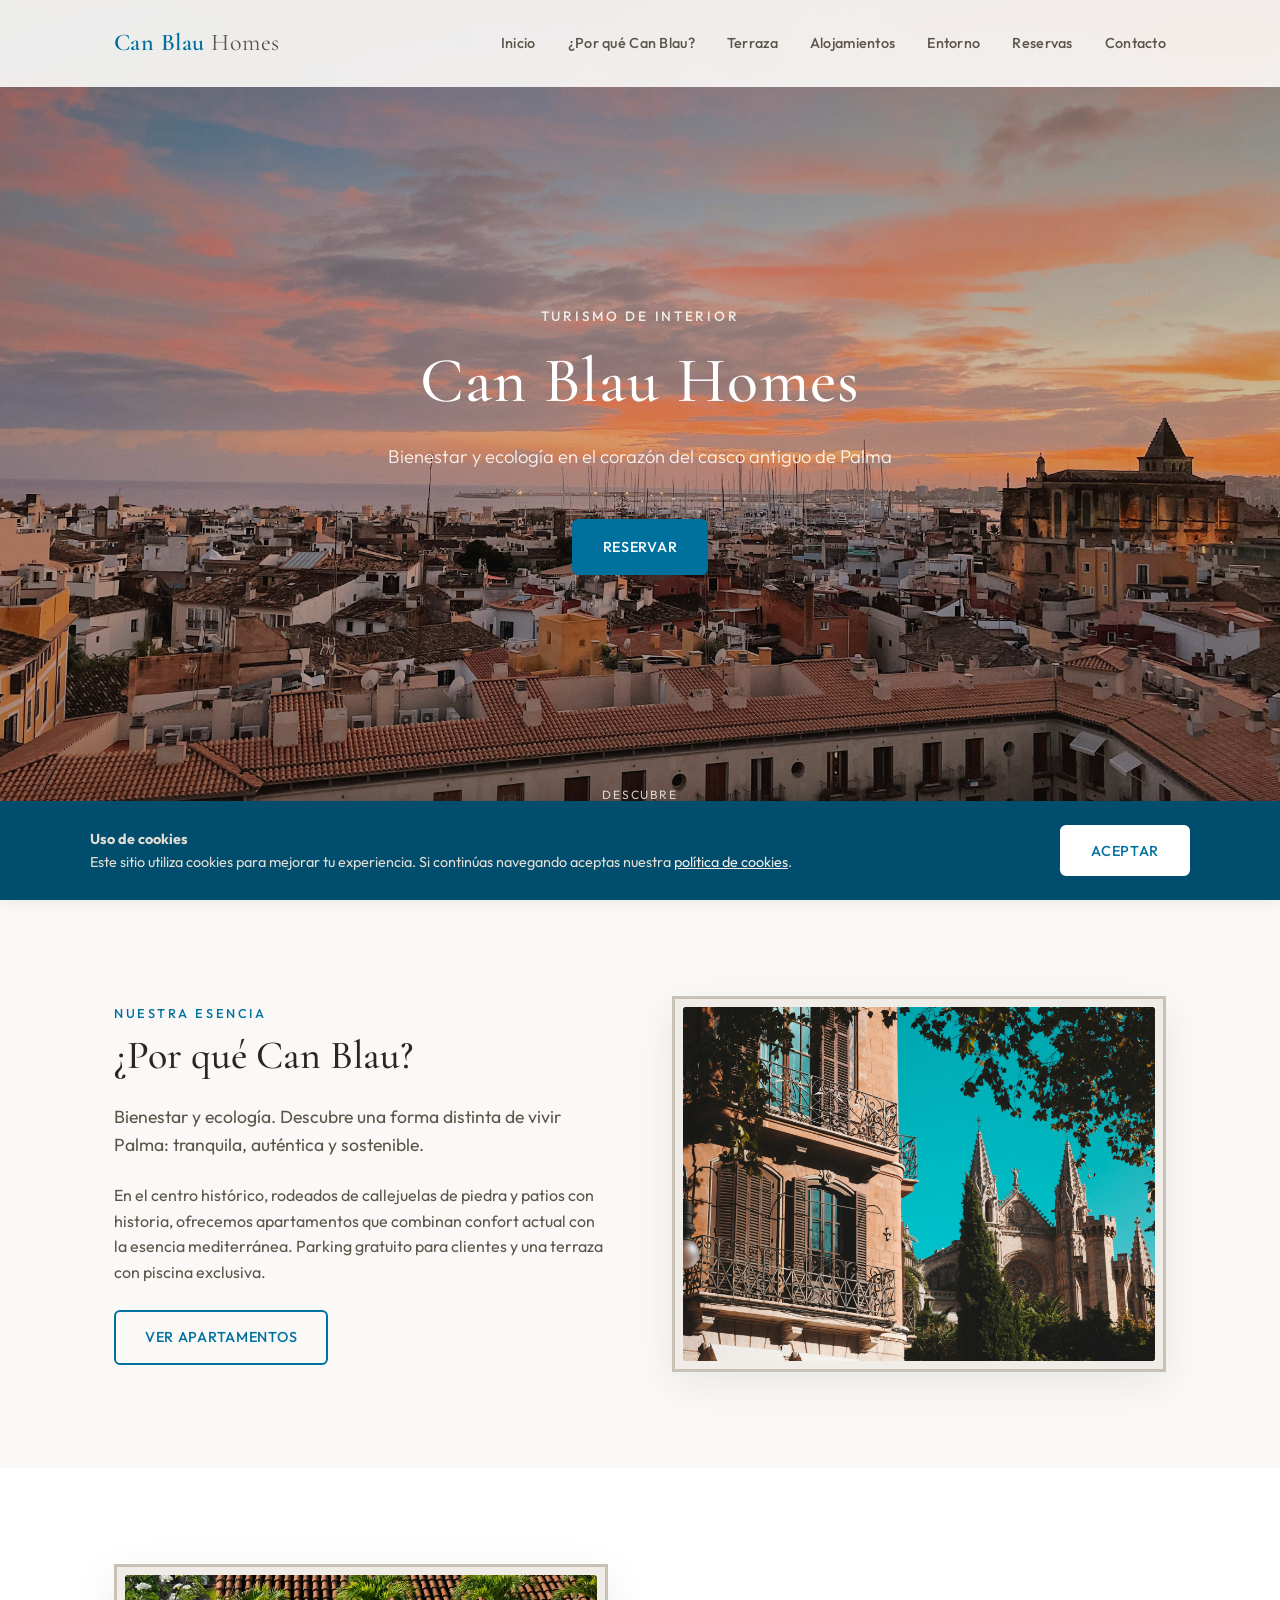
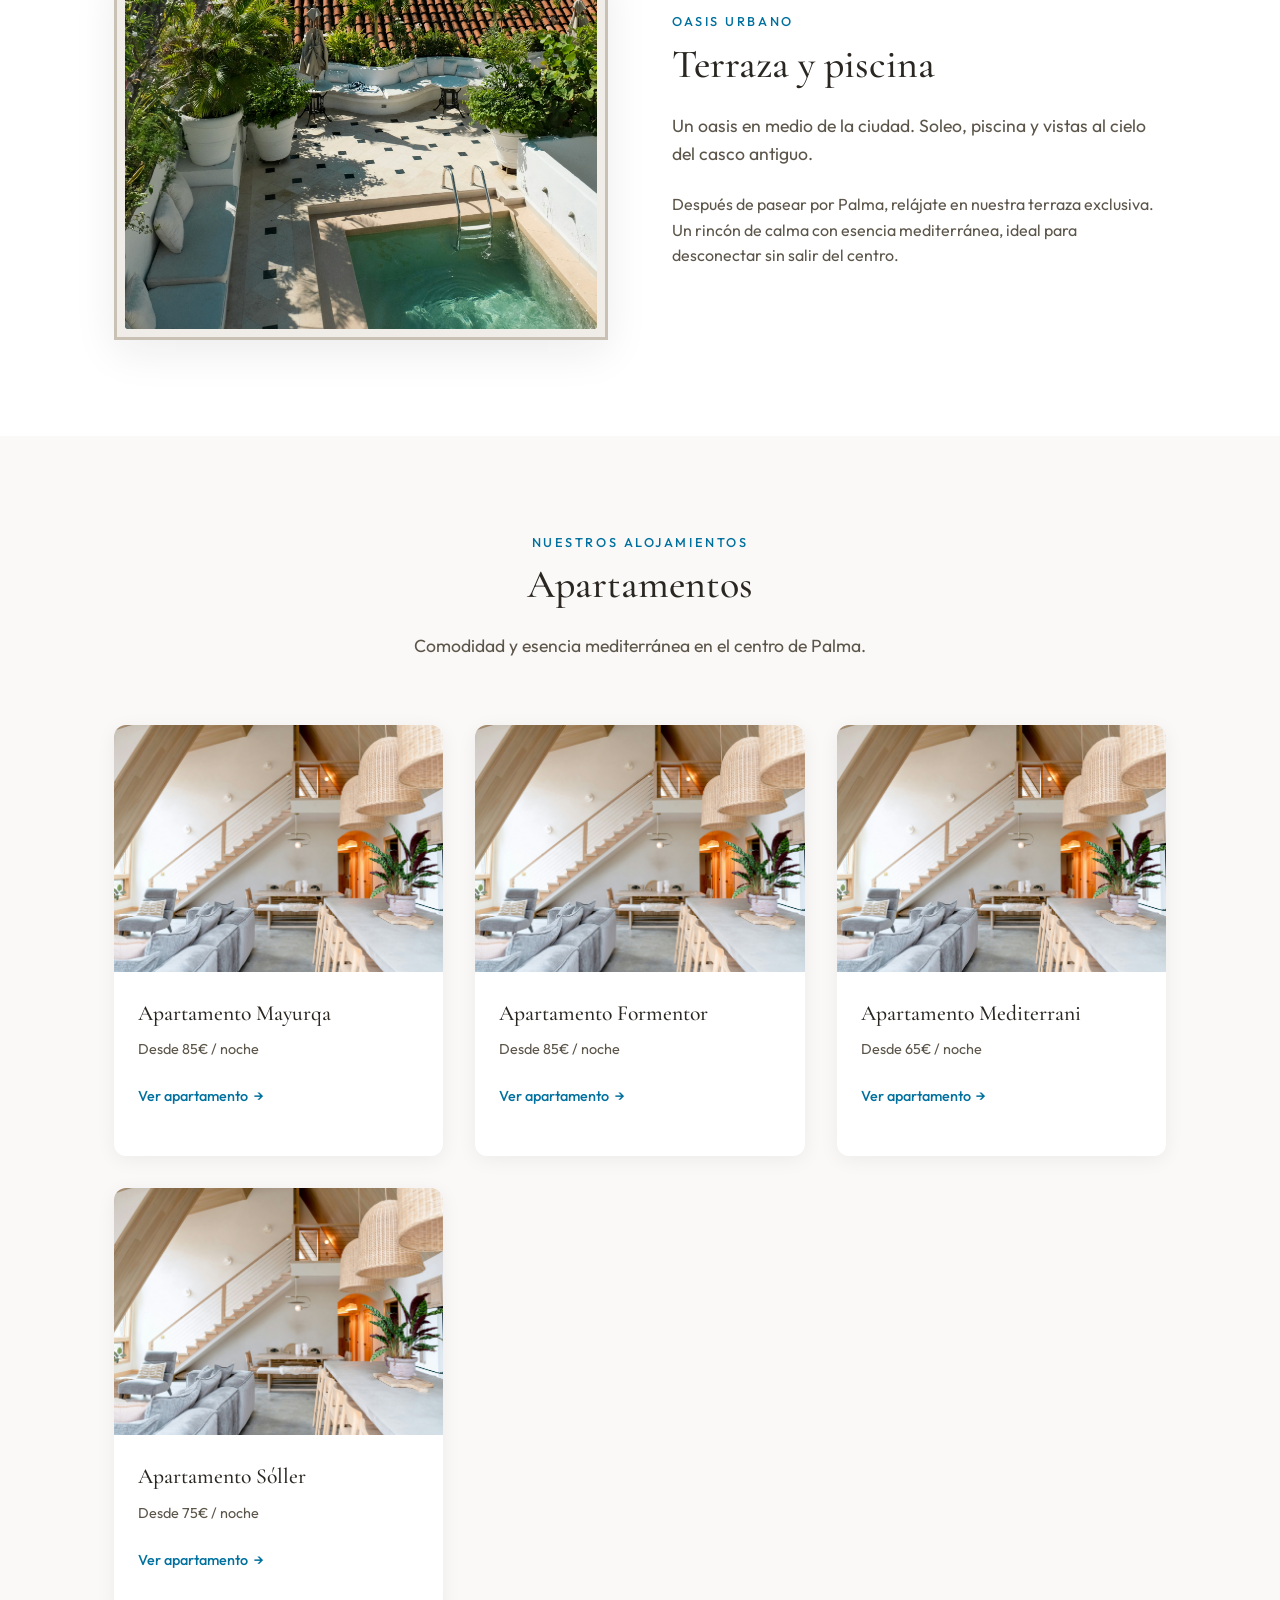
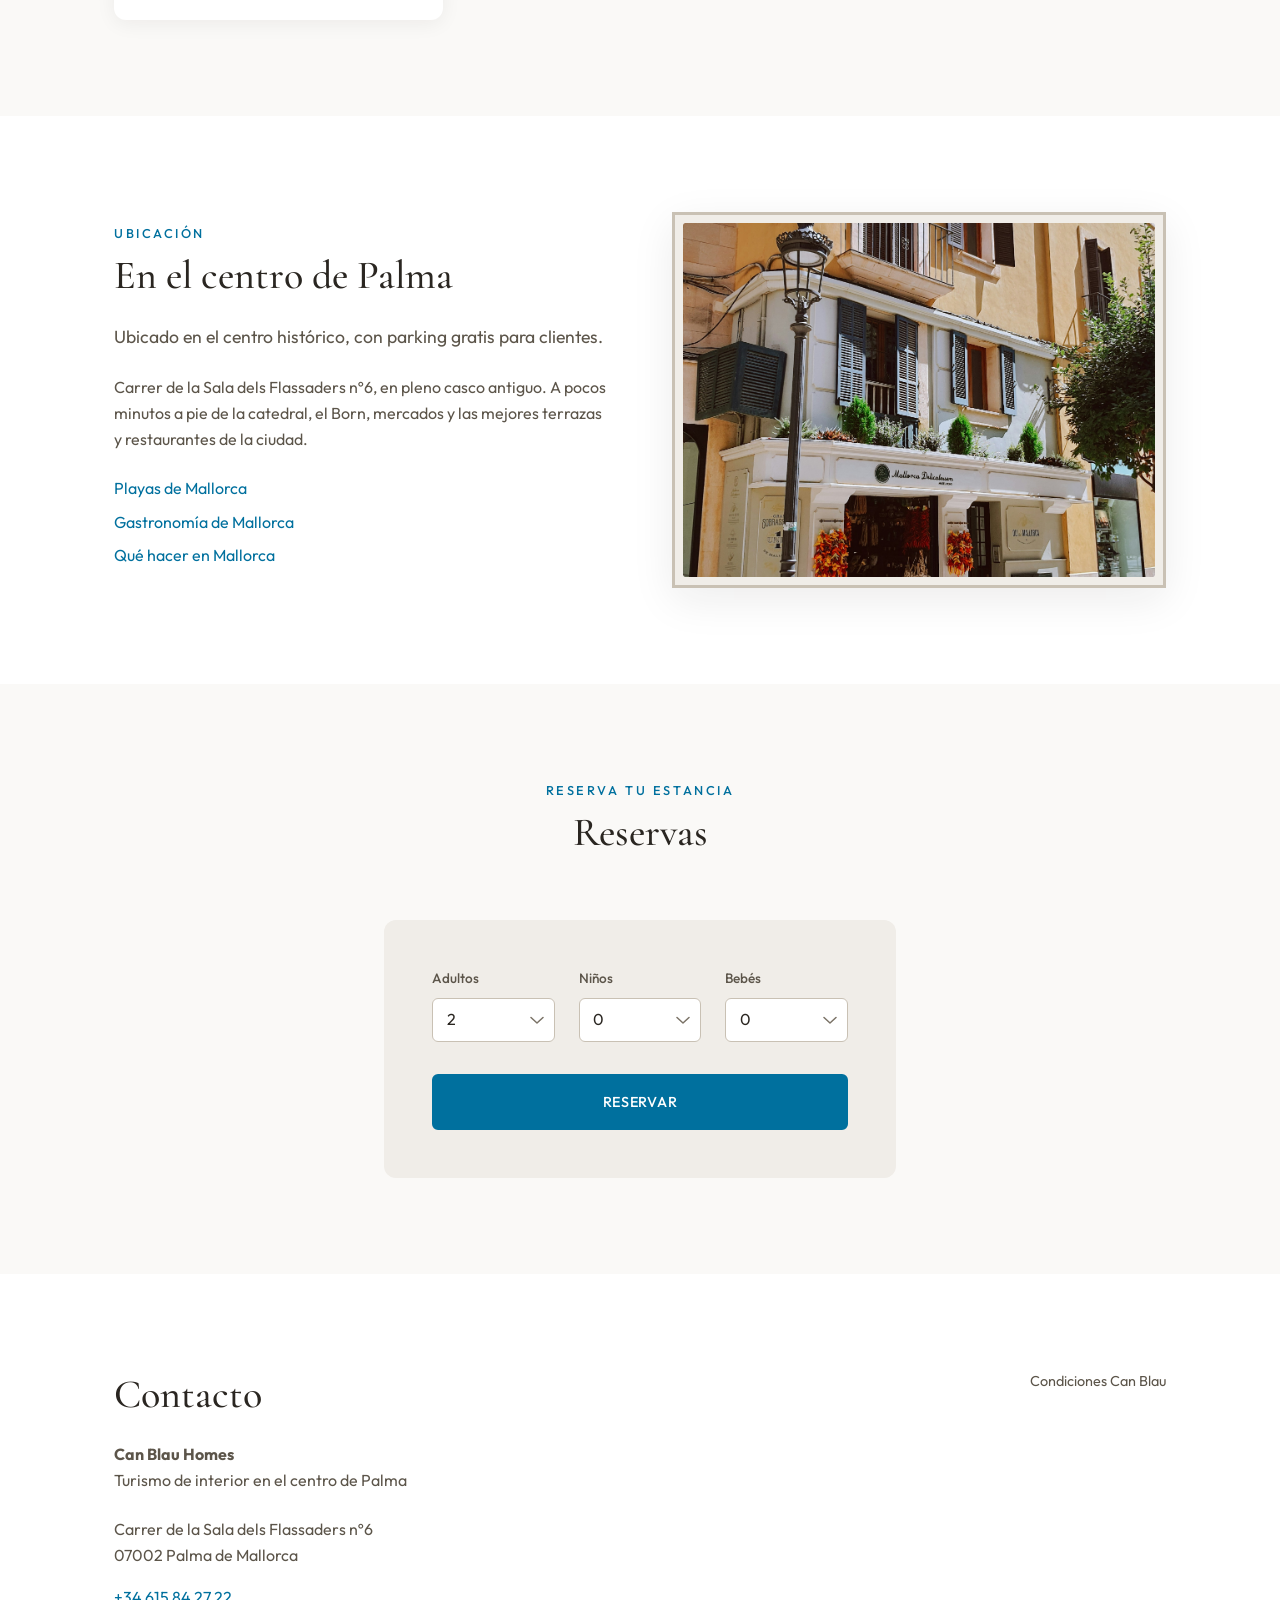
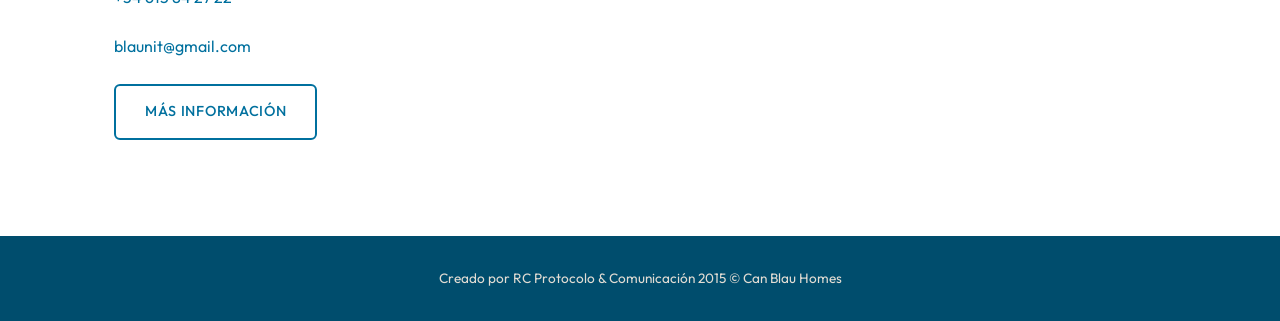
==== index.html @ c0ac1c85 "Initial commit" ====
<!DOCTYPE html>
<html lang="es">
<head>
  <meta charset="UTF-8" />
  <meta name="viewport" content="width=device-width, initial-scale=1.0" />
  <title>Can Blau Homes – Turismo de interior en el centro de Palma</title>
  <meta name="description" content="Apartamentos de lujo en el casco antiguo de Palma de Mallorca. Bienestar, ecología y esencia mediterránea." />
  <link rel="preconnect" href="https://fonts.googleapis.com" />
  <link rel="preconnect" href="https://fonts.gstatic.com" crossorigin />
  <link href="https://fonts.googleapis.com/css2?family=Cormorant+Garamond:ital,wght@0,400;0,500;0,600;0,700;1,400&family=Outfit:wght@300;400;500;600&display=swap" rel="stylesheet" />
  <link rel="stylesheet" href="styles.css" />
</head>
<body>
  <header class="header">
    <div class="header-inner">
      <a href="index.html" class="logo">Can Blau <span>Homes</span></a>
      <button type="button" class="nav-toggle" aria-expanded="false" aria-controls="site-nav" aria-label="Abrir menú">
        <span></span><span></span><span></span>
      </button>
      <nav id="site-nav" class="nav" aria-label="Principal">
        <ul>
          <li><a href="#inicio">Inicio</a></li>
          <li><a href="#porque">¿Por qué Can Blau?</a></li>
          <li><a href="#terraza">Terraza</a></li>
          <li><a href="#alojamientos">Alojamientos</a></li>
          <li><a href="#entorno">Entorno</a></li>
          <li><a href="#reservas">Reservas</a></li>
          <li><a href="#contacto">Contacto</a></li>
        </ul>
      </nav>
    </div>
  </header>

  <div class="nav-overlay" id="nav-overlay" aria-hidden="true"></div>

  <main>
    <section id="inicio" class="hero">
      <div class="hero-bg"></div>
      <div class="hero-inner">
        <div class="hero-content">
          <p class="hero-label">Turismo de interior</p>
          <h1>Can Blau Homes</h1>
          <p class="hero-subtitle">Bienestar y ecología en el corazón del casco antiguo de Palma</p>
        </div>
      </div>
      <p class="hero-cta">
        <a href="#reservas" class="btn btn-primary">Reservar</a>
      </p>
      <a href="#porque" class="hero-scroll" aria-label="Descubre la experiencia, ir a ¿Por qué Can Blau?">
        <span>Descubre</span>
        <div class="scroll-line" aria-hidden="true"></div>
      </a>
    </section>

    <section id="porque" class="section section-porque">
      <div class="container">
        <div class="section-grid">
          <div class="section-content">
            <span class="section-label">Nuestra esencia</span>
            <h2>¿Por qué Can Blau?</h2>
            <p class="lead">Bienestar y ecología. Descubre una forma distinta de vivir Palma: tranquila, auténtica y sostenible.</p>
            <p>En el centro histórico, rodeados de callejuelas de piedra y patios con historia, ofrecemos apartamentos que combinan confort actual con la esencia mediterránea. Parking gratuito para clientes y una terraza con piscina exclusiva.</p>
            <a href="#alojamientos" class="btn btn-outline">Ver apartamentos</a>
          </div>
          <div class="section-image">
            <div class="frame frame-classic">
              <div class="frame-inner frame-inner--photo">
                <img src="img/centre.jpg" alt="Calles y ambiente del casco antiguo de Palma" width="800" height="600" loading="lazy" />
              </div>
            </div>
          </div>
        </div>
      </div>
    </section>

    <section id="terraza" class="section section-terraza">
      <div class="container">
        <div class="section-grid section-grid-reverse">
          <div class="section-content">
            <span class="section-label">Oasis urbano</span>
            <h2>Terraza y piscina</h2>
            <p class="lead">Un oasis en medio de la ciudad. Soleo, piscina y vistas al cielo del casco antiguo.</p>
            <p>Después de pasear por Palma, relájate en nuestra terraza exclusiva. Un rincón de calma con esencia mediterránea, ideal para desconectar sin salir del centro.</p>
          </div>
          <div class="section-image">
            <div class="frame frame-classic">
              <div class="frame-inner frame-inner--photo frame-inner--photo-bottom">
                <img src="img/rooftop.jpg" alt="Terraza y piscina en Can Blau Homes" width="800" height="600" loading="lazy" />
              </div>
            </div>
          </div>
        </div>
      </div>
    </section>

    <section id="alojamientos" class="section section-alojamientos">
      <div class="container">
        <header class="section-header">
          <span class="section-label">Nuestros alojamientos</span>
          <h2>Apartamentos</h2>
          <p class="lead">Comodidad y esencia mediterránea en el centro de Palma.</p>
        </header>
        <div class="apartamentos-grid" id="apartments-catalog"></div>
      </div>
    </section>

    <section id="entorno" class="section section-entorno">
      <div class="container">
        <div class="section-grid">
          <div class="section-content">
            <span class="section-label">Ubicación</span>
            <h2>En el centro de Palma</h2>
            <p class="lead">Ubicado en el centro histórico, con parking gratis para clientes.</p>
            <p>Carrer de la Sala dels Flassaders nº6, en pleno casco antiguo. A pocos minutos a pie de la catedral, el Born, mercados y las mejores terrazas y restaurantes de la ciudad.</p>
            <ul class="entorno-links">
              <li><a href="#">Playas de Mallorca</a></li>
              <li><a href="#">Gastronomía de Mallorca</a></li>
              <li><a href="#">Qué hacer en Mallorca</a></li>
            </ul>
          </div>
          <div class="section-image">
            <div class="frame frame-classic">
              <div class="frame-inner frame-inner--photo">
                <img src="img/centre2.jpg" alt="Palma de Mallorca, centro histórico" width="800" height="600" loading="lazy" />
              </div>
            </div>
          </div>
        </div>
      </div>
    </section>

    <section id="reservas" class="section section-reservas">
      <div class="container container-narrow">
        <header class="section-header">
          <span class="section-label">Reserva tu estancia</span>
          <h2>Reservas</h2>
        </header>
        <div class="reserva-form-wrap">
          <div class="reserva-selectors">
            <div class="selector">
              <label for="adultos">Adultos</label>
              <select id="adultos" name="adultos">
                <option value="1">1</option>
                <option value="2" selected>2</option>
                <option value="3">3</option>
                <option value="4">4</option>
                <option value="5">5</option>
                <option value="6">6</option>
                <option value="7">7</option>
                <option value="8">8</option>
                <option value="9">9</option>
                <option value="10">10</option>
              </select>
            </div>
            <div class="selector">
              <label for="ninos">Niños</label>
              <select id="ninos" name="ninos">
                <option value="0" selected>0</option>
                <option value="1">1</option>
                <option value="2">2</option>
                <option value="3">3</option>
                <option value="4">4</option>
                <option value="5">5</option>
                <option value="6">6</option>
                <option value="7">7</option>
                <option value="8">8</option>
                <option value="9">9</option>
                <option value="10">10</option>
              </select>
            </div>
            <div class="selector">
              <label for="bebes">Bebés</label>
              <select id="bebes" name="bebes">
                <option value="0" selected>0</option>
                <option value="1">1</option>
                <option value="2">2</option>
                <option value="3">3</option>
                <option value="4">4</option>
                <option value="5">5</option>
              </select>
            </div>
          </div>
          <a href="mailto:blaunit@gmail.com?subject=Reserva%20Can%20Blau%20Homes" class="btn btn-primary btn-block" data-reserva-mailto>Reservar</a>
        </div>
      </div>
    </section>

    <section id="contacto" class="section section-contacto">
      <div class="container">
        <div class="contacto-grid">
          <div class="contacto-info">
            <h2>Contacto</h2>
            <p><strong>Can Blau Homes</strong><br />Turismo de interior en el centro de Palma</p>
            <address>
              Carrer de la Sala dels Flassaders nº6<br />
              07002 Palma de Mallorca
            </address>
            <p><a href="tel:+34615842722">+34 615 84 27 22</a></p>
            <p><a href="mailto:blaunit@gmail.com">blaunit@gmail.com</a></p>
            <a href="#" class="btn btn-outline">Más información</a>
          </div>
          <div class="contacto-legal">
            <p><a href="#">Condiciones Can Blau</a></p>
          </div>
        </div>
      </div>
    </section>
  </main>

  <footer class="footer">
    <div class="container">
      <p class="footer-credits">Creado por RC Protocolo & Comunicación 2015 © Can Blau Homes</p>
    </div>
  </footer>

  <div id="cookie-notice" class="cookie-notice">
    <div class="cookie-inner">
      <p><strong>Uso de cookies</strong><br />Este sitio utiliza cookies para mejorar tu experiencia. Si continúas navegando aceptas nuestra <a href="#">política de cookies</a>.</p>
      <button id="cookie-accept" class="btn btn-primary">Aceptar</button>
    </div>
  </div>

  <script src="script.js"></script>
  <script src="home-apartments.js"></script>
</body>
</html>
---- styles.css ----
/* ============================================
   Can Blau Homes – Estilos
   Moderno con toque clásico, casco antiguo Palma
   ============================================ */

:root {
  /* Paleta mediterránea + piedra del casco antiguo */
  --stone-50: #faf9f7;
  --stone-100: #f0ede8;
  --stone-200: #e2ddd4;
  --stone-300: #c9c1b4;
  --stone-400: #a89f8f;
  --stone-500: #7a7266;
  --stone-600: #5c554a;
  --stone-700: #3d3830;
  --stone-800: #2a2621;
  --stone-900: #1a1815;

  --sage-100: #e8ebe6;
  --sage-200: #d4dcd2;
  --sage-300: #a8b5a0;
  --sage-400: #7d8f72;

  --terracotta-100: #f5eae6;
  --terracotta-200: #e8d4cc;
  --terracotta-300: #c9a898;

  /* Color corporativo Can Blau */
  --brand: #00709e;
  --brand-hover: #005a7a;
  --brand-light: rgba(0, 112, 158, 0.08);
  --brand-dark: #004d6d;

  --accent: var(--brand);
  --accent-hover: var(--brand-hover);
  --text: var(--stone-800);
  --text-muted: var(--stone-600);
  --bg: var(--stone-50);
  --bg-section: #fff;

  --font-serif: "Cormorant Garamond", Georgia, serif;
  --font-sans: "Outfit", system-ui, sans-serif;

  --space-xs: 0.5rem;
  --space-sm: 1rem;
  --space-md: 1.5rem;
  --space-lg: 2rem;
  --space-xl: 3rem;
  --space-2xl: 4rem;
  --space-3xl: 6rem;

  --radius: 6px;
  --radius-lg: 12px;
  --shadow: 0 4px 20px rgba(26, 24, 21, 0.06);
  --shadow-lg: 0 12px 40px rgba(26, 24, 21, 0.08);
}

*,
*::before,
*::after {
  box-sizing: border-box;
}

html {
  scroll-behavior: smooth;
}

body.nav-open {
  overflow: hidden;
}

body {
  margin: 0;
  font-family: var(--font-sans);
  font-size: 1rem;
  line-height: 1.6;
  color: var(--text);
  background: var(--bg);
}

img {
  max-width: 100%;
  height: auto;
  display: block;
}

a {
  color: var(--accent);
  text-decoration: none;
  transition: color 0.2s ease;
}
a:hover {
  color: var(--accent-hover);
}

.container {
  width: 100%;
  max-width: 1100px;
  margin: 0 auto;
  padding: 0 var(--space-md);
}

.container-narrow {
  max-width: 560px;
}

/* ----- Header ----- */
.header {
  position: fixed;
  top: 0;
  left: 0;
  right: 0;
  z-index: 100;
  padding: var(--space-md) 0;
  background: rgba(250, 249, 247, 0.92);
  backdrop-filter: blur(10px);
  border-bottom: 1px solid transparent;
  transition:
    border-color 0.2s,
    box-shadow 0.2s;
}

.header.scrolled {
  border-color: var(--stone-200);
  box-shadow: var(--shadow);
}

.header-inner {
  max-width: 1100px;
  margin: 0 auto;
  padding: 0 var(--space-md);
  display: flex;
  align-items: center;
  justify-content: space-between;
}

.logo {
  font-family: var(--font-serif);
  font-size: 1.5rem;
  font-weight: 600;
  color: var(--brand);
  letter-spacing: 0.02em;
}
.logo span {
  font-weight: 400;
  color: var(--stone-600);
}

.nav-toggle {
  display: none;
  flex-direction: column;
  justify-content: center;
  align-items: center;
  width: 44px;
  height: 44px;
  padding: 0;
  background: none;
  border: none;
  cursor: pointer;
  position: relative;
  z-index: 1;
}
.nav-toggle span {
  display: block;
  width: 24px;
  height: 2px;
  background: var(--stone-700);
  transition:
    transform 0.25s ease,
    opacity 0.25s ease;
}
.nav-toggle span + span {
  margin-top: 6px;
}

.nav ul {
  list-style: none;
  margin: 0;
  padding: 0;
  display: flex;
  gap: var(--space-lg);
}

.nav a {
  font-size: 0.9rem;
  font-weight: 500;
  color: var(--stone-600);
  letter-spacing: 0.02em;
}
.nav a:hover {
  color: var(--stone-800);
}

/* ----- Hero ----- */
.hero {
  position: relative;
  min-height: 100vh;
  display: flex;
  flex-direction: column;
  align-items: center;
  justify-content: center;
  padding: var(--space-3xl) var(--space-md) calc(var(--space-3xl) + 2rem);
  overflow: hidden;
}

.hero-bg {
  position: absolute;
  inset: 0;
  background:
    linear-gradient(
      180deg,
      rgba(26, 24, 21, 0.35) 0%,
      rgba(26, 24, 21, 0.1) 50%,
      rgba(26, 24, 21, 0.4) 100%
    ),
    url("img/hero.jpg") center / cover no-repeat;
}

.hero-inner {
  position: relative;
  z-index: 1;
  width: 100%;
  max-width: 640px;
  margin: 0 auto;
  padding: 0 var(--space-md);
}

.hero-content {
  position: relative;
  text-align: center;
}

.hero-cta {
  position: relative;
  z-index: 1;
  margin: var(--space-xl) 0 0;
  text-align: center;
}

.hero-cta .btn {
  margin: 0;
}

.hero-label {
  font-size: 0.85rem;
  font-weight: 500;
  letter-spacing: 0.2em;
  text-transform: uppercase;
  color: var(--stone-100);
  margin-bottom: var(--space-sm);
}

.hero h1 {
  font-family: var(--font-serif);
  font-size: clamp(2.5rem, 8vw, 4rem);
  font-weight: 500;
  color: #fff;
  margin: 0 0 var(--space-md);
  letter-spacing: 0.02em;
  line-height: 1.15;
}

.hero-subtitle {
  font-size: 1.15rem;
  color: rgba(255, 255, 255, 0.9);
  margin: 0;
  font-weight: 300;
}

.btn {
  display: inline-block;
  padding: 0.9rem 1.8rem;
  font-family: var(--font-sans);
  font-size: 0.9rem;
  font-weight: 500;
  letter-spacing: 0.05em;
  text-transform: uppercase;
  border-radius: var(--radius);
  transition:
    background 0.2s,
    color 0.2s,
    border-color 0.2s;
  cursor: pointer;
  border: 2px solid transparent;
}

.btn-primary {
  background: var(--brand);
  color: #fff;
  border-color: var(--brand);
}
.btn-primary:hover {
  background: var(--brand-hover);
  border-color: var(--brand-hover);
  color: #fff;
}

.btn-outline {
  background: transparent;
  color: var(--brand);
  border-color: var(--brand);
}
.btn-outline:hover {
  background: var(--brand-light);
  border-color: var(--brand-hover);
  color: var(--brand-hover);
}

.btn-block {
  width: 100%;
  text-align: center;
}

a.hero-scroll {
  position: absolute;
  bottom: var(--space-xl);
  left: 50%;
  transform: translateX(-50%);
  display: flex;
  flex-direction: column;
  align-items: center;
  justify-content: center;
  gap: var(--space-xs);
  color: rgba(255, 255, 255, 0.85);
  font-size: 0.75rem;
  letter-spacing: 0.15em;
  text-transform: uppercase;
  text-decoration: none;
  cursor: pointer;
  transition:
    color 0.2s ease,
    opacity 0.2s ease;
}

a.hero-scroll:hover,
a.hero-scroll:focus-visible {
  color: #fff;
  opacity: 1;
  outline: none;
}

a.hero-scroll:focus-visible {
  box-shadow: 0 0 0 2px rgba(255, 255, 255, 0.5);
  border-radius: 4px;
}

.scroll-line {
  width: 1px;
  height: 40px;
  background: linear-gradient(to bottom, rgba(255, 255, 255, 0.6), transparent);
  animation: scrollPulse 2s ease-in-out infinite;
}

@keyframes scrollPulse {
  0%,
  100% {
    opacity: 0.4;
    transform: scaleY(0.8);
  }
  50% {
    opacity: 1;
    transform: scaleY(1);
  }
}

@media (max-width: 768px) {
  .hero-cta {
    margin-top: var(--space-lg);
  }
}

/* ----- Sections ----- */
.section {
  padding: var(--space-3xl) 0;
  background: var(--bg-section);
}

.section:nth-child(even) {
  background: var(--stone-50);
}

.section-label {
  display: block;
  font-size: 0.8rem;
  font-weight: 500;
  letter-spacing: 0.2em;
  text-transform: uppercase;
  color: var(--brand);
  margin-bottom: var(--space-xs);
}

.section h2 {
  font-family: var(--font-serif);
  font-size: clamp(1.9rem, 4vw, 2.5rem);
  font-weight: 500;
  color: var(--stone-800);
  margin: 0 0 var(--space-md);
  line-height: 1.2;
}

.lead {
  font-size: 1.1rem;
  color: var(--stone-600);
  margin: 0 0 var(--space-sm);
}

.section p {
  margin: 0 0 var(--space-md);
  color: var(--text-muted);
}

.section-header {
  text-align: center;
  max-width: 560px;
  margin: 0 auto var(--space-2xl);
}

.section-header .lead {
  margin-bottom: 0;
}

.section-grid {
  display: grid;
  grid-template-columns: 1fr 1fr;
  gap: var(--space-2xl);
  align-items: center;
}

.section-grid-reverse .section-content {
  order: 2;
}
.section-grid-reverse .section-image {
  order: 1;
}

.frame-classic {
  border: 3px solid var(--stone-300);
  padding: 8px;
  background: var(--stone-100);
  box-shadow: var(--shadow-lg);
}

.frame-inner {
  width: 100%;
  border-radius: 2px;
}

.frame-inner--photo {
  overflow: hidden;
  line-height: 0;
}

.frame-inner--photo img {
  width: 100%;
  aspect-ratio: 4 / 3;
  object-fit: cover;
  display: block;
  border-radius: 2px;
}

/* Encuadre en la parte inferior (terraza / rooftop) */
.frame-inner--photo-bottom img {
  object-position: center bottom;
}

/* Apartamentos grid */
.apartamentos-grid {
  display: grid;
  grid-template-columns: repeat(auto-fill, minmax(240px, 1fr));
  gap: var(--space-lg);
}

.apartamento-card {
  background: #fff;
  border-radius: var(--radius-lg);
  overflow: hidden;
  box-shadow: var(--shadow);
  transition:
    transform 0.2s,
    box-shadow 0.2s;
}

.apartamento-card:hover {
  transform: translateY(-4px);
  box-shadow: var(--shadow-lg);
}

.apartamento-image {
  aspect-ratio: 4/3;
}

.apartamento-body {
  padding: var(--space-md);
}

.apartamento-body h3 {
  font-family: var(--font-serif);
  font-size: 1.35rem;
  font-weight: 500;
  margin: 0 0 var(--space-xs);
  color: var(--stone-800);
}

.apartamento-title-link {
  color: inherit;
  text-decoration: none;
}

.apartamento-title-link:hover {
  color: var(--brand);
}

.apartamento-links {
  display: flex;
  flex-wrap: wrap;
  align-items: center;
  gap: var(--space-md);
  margin: 0;
}

.apartment-loading {
  text-align: center;
  padding: var(--space-2xl);
  color: var(--stone-600);
}

.apartamentos-error {
  grid-column: 1 / -1;
  padding: var(--space-md);
  color: var(--stone-600);
}

.apartamento-price {
  font-size: 0.9rem;
  color: var(--stone-500);
  margin: 0 0 var(--space-sm);
}

.link-arrow {
  font-size: 0.9rem;
  font-weight: 500;
  display: inline-flex;
  align-items: center;
  gap: 0.35rem;
}
.link-arrow::after {
  content: "→";
}

.entorno-links {
  list-style: none;
  padding: 0;
  margin: var(--space-md) 0 0;
}
.entorno-links li {
  margin-bottom: var(--space-xs);
}

/* Reservas */
.reserva-form-wrap {
  background: var(--stone-100);
  padding: var(--space-xl);
  border-radius: var(--radius-lg);
}

.reserva-selectors {
  display: grid;
  grid-template-columns: repeat(3, 1fr);
  gap: var(--space-md);
  margin-bottom: var(--space-lg);
}

.selector label {
  display: block;
  font-size: 0.85rem;
  font-weight: 500;
  color: var(--stone-600);
  margin-bottom: var(--space-xs);
}

/* Selects: Safari/iOS necesitan appearance:none + flecha propia para alineación correcta */
.selector select {
  width: 100%;
  box-sizing: border-box;
  margin: 0;
  padding: 0.65rem 2.35rem 0.65rem 0.85rem;
  min-height: 2.75rem;
  font-family: var(--font-sans);
  font-size: 1rem; /* ≥16px evita zoom al enfocar en iOS */
  line-height: 1.35;
  color: var(--stone-800);
  background-color: #fff;
  border: 1px solid var(--stone-300);
  border-radius: var(--radius);
  appearance: none;
  -webkit-appearance: none;
  -moz-appearance: none;
  cursor: pointer;
  background-image: url("data:image/svg+xml,%3Csvg xmlns='http://www.w3.org/2000/svg' width='14' height='9' viewBox='0 0 14 9' fill='none'%3E%3Cpath d='M1 1.5L7 7l6-5.5' stroke='%237a7266' stroke-width='1.5' stroke-linecap='round' stroke-linejoin='round'/%3E%3C/svg%3E");
  background-repeat: no-repeat;
  background-position: right 0.65rem center;
  background-size: 0.85rem auto;
}

.selector select:focus {
  outline: none;
  border-color: var(--brand);
  box-shadow: 0 0 0 3px var(--brand-light);
}

.selector select::-ms-expand {
  display: none;
}

/* Contacto */
.contacto-grid {
  display: grid;
  grid-template-columns: 1fr auto;
  gap: var(--space-2xl);
  align-items: start;
}

.contacto-info h2 {
  margin-bottom: var(--space-md);
}

.contacto-info address {
  font-style: normal;
  margin: var(--space-sm) 0;
  color: var(--stone-600);
}

.contacto-legal {
  font-size: 0.9rem;
  color: var(--stone-500);
}

.contacto-legal a {
  color: var(--stone-600);
}

/* Footer */
.footer {
  padding: var(--space-lg) 0;
  background: var(--brand-dark);
  color: var(--stone-200);
  text-align: center;
}

.footer-credits {
  margin: 0;
  font-size: 0.85rem;
}

/* Cookie notice */
.cookie-notice {
  position: fixed;
  bottom: 0;
  left: 0;
  right: 0;
  z-index: 200;
  padding: var(--space-md);
  background: var(--brand-dark);
  color: var(--stone-200);
  box-shadow: 0 -4px 20px rgba(0, 0, 0, 0.15);
  transform: translateY(100%);
  transition: transform 0.3s ease;
}

.cookie-notice.visible {
  transform: translateY(0);
}

.cookie-inner {
  max-width: 1100px;
  margin: 0 auto;
  display: flex;
  align-items: center;
  justify-content: space-between;
  gap: var(--space-md);
  flex-wrap: wrap;
}

.cookie-notice p {
  margin: 0;
  font-size: 0.9rem;
}

.cookie-notice a {
  color: var(--stone-100);
  text-decoration: underline;
}

.cookie-notice .btn-primary {
  background: #fff;
  color: var(--brand);
  border-color: #fff;
  flex-shrink: 0;
}
.cookie-notice .btn-primary:hover {
  background: var(--stone-100);
  color: var(--brand-hover);
  border-color: var(--stone-100);
}

/* Overlay móvil (detrás del panel, clic cierra) */
.nav-overlay {
  display: none;
}

/* Responsive */
@media (max-width: 768px) {
  .nav-overlay {
    display: block;
    position: fixed;
    inset: 0;
    z-index: 998;
    background: rgba(26, 24, 21, 0.45);
    opacity: 0;
    visibility: hidden;
    pointer-events: none;
    transition:
      opacity 0.3s ease,
      visibility 0.3s;
  }

  body.nav-open .nav-overlay {
    opacity: 1;
    visibility: visible;
    pointer-events: auto;
    cursor: pointer;
  }

  /* El nav está dentro del header (contexto z-index 100); sin esto el overlay (998) tapa todo el header */
  body.nav-open .header {
    z-index: 1001;
  }

  .nav-toggle {
    display: flex;
  }

  /* Reserva altura aunque el toggle sea fixed (sale del flujo y encogía la barra) */
  .header-inner {
    min-height: 44px;
  }

  body.nav-open .nav-toggle {
    position: fixed;
    top: max(1rem, env(safe-area-inset-top));
    right: max(1rem, env(safe-area-inset-right));
    z-index: 1000;
  }

  .nav-toggle.is-open span:nth-child(1) {
    transform: translateY(8px) rotate(45deg);
  }

  .nav-toggle.is-open span:nth-child(2) {
    opacity: 0;
    transform: scaleX(0);
  }

  .nav-toggle.is-open span:nth-child(3) {
    transform: translateY(-8px) rotate(-45deg);
  }

  .nav {
    position: fixed;
    top: 0;
    right: 0;
    z-index: 999;
    width: min(280px, 100vw);
    height: 100vh;
    height: 100dvh;
    background: var(--stone-50);
    padding: calc(max(1.25rem, env(safe-area-inset-top)) + 3rem)
      var(--space-2xl) var(--space-2xl);
    transform: translateX(100%);
    transition: transform 0.3s ease;
    box-shadow: -4px 0 20px rgba(0, 0, 0, 0.08);
    overflow-y: auto;
  }

  .nav.open {
    transform: translateX(0);
  }

  .nav ul {
    flex-direction: column;
    gap: var(--space-md);
  }

  .section-grid,
  .section-grid-reverse {
    grid-template-columns: 1fr;
    gap: var(--space-xl);
  }

  .section-grid-reverse .section-content,
  .section-grid-reverse .section-image {
    order: unset;
  }

  .section-image {
    max-width: 400px;
    margin: 0 auto;
  }

  .reserva-selectors {
    grid-template-columns: 1fr;
  }

  .contacto-grid {
    grid-template-columns: 1fr;
  }

  .cookie-inner {
    flex-direction: column;
    text-align: center;
  }
}

@media (max-width: 480px) {
  .apartamentos-grid {
    grid-template-columns: 1fr;
  }
}

/* ----- Página apartamento (apartments/nombre/) ----- */
.page-apartment main {
  padding-top: calc(2 * var(--space-md) + 44px);
}

.apartment-breadcrumb {
  font-size: 0.85rem;
  color: var(--stone-500);
  padding: var(--space-md) var(--space-md) 0;
}

.apartment-breadcrumb a {
  color: var(--brand);
}

.apartment-breadcrumb-sep {
  margin: 0 0.35rem;
  opacity: 0.6;
}

.apartment-carousel-section {
  padding: var(--space-md) var(--space-md) var(--space-xl);
  max-width: 1100px;
  margin: 0 auto;
}

.apartment-carousel {
  outline: none;
}

.apartment-carousel:focus-visible {
  box-shadow: 0 0 0 3px var(--brand-light);
  border-radius: var(--radius-lg);
}

.carousel-viewport {
  overflow: hidden;
  border-radius: var(--radius-lg);
  box-shadow: var(--shadow-lg);
}

.carousel-track {
  display: flex;
  transition: transform 0.35s ease;
}

.carousel-slide {
  flex: 0 0 100%;
  min-width: 0;
}

.carousel-slide img {
  width: 100%;
  aspect-ratio: 16 / 10;
  object-fit: cover;
  display: block;
}

.carousel-controls {
  display: flex;
  align-items: center;
  justify-content: center;
  gap: var(--space-md);
  margin-top: var(--space-md);
}

.carousel-btn {
  width: 44px;
  height: 44px;
  border: 1px solid var(--stone-300);
  background: #fff;
  color: var(--brand);
  font-size: 1.5rem;
  line-height: 1;
  border-radius: var(--radius);
  cursor: pointer;
  transition:
    background 0.2s,
    border-color 0.2s,
    color 0.2s;
}

.carousel-btn:hover {
  background: var(--brand-light);
  border-color: var(--brand);
}

.carousel-dots {
  display: flex;
  gap: 0.5rem;
  align-items: center;
}

.carousel-dot {
  width: 10px;
  height: 10px;
  padding: 0;
  border: none;
  border-radius: 50%;
  background: var(--stone-300);
  cursor: pointer;
  transition:
    background 0.2s,
    transform 0.2s;
}

.carousel-dot.is-active {
  background: var(--brand);
  transform: scale(1.15);
}

.container-text {
  max-width: 720px;
}

.apartment-detail {
  padding-top: var(--space-lg);
}

.apartment-header {
  margin-bottom: var(--space-lg);
}

.apartment-header h1 {
  font-family: var(--font-serif);
  font-size: clamp(2rem, 5vw, 2.75rem);
  font-weight: 500;
  color: var(--stone-800);
  margin: 0 0 var(--space-xs);
}

.apartment-tagline {
  margin: 0;
  color: var(--stone-600);
  font-size: 1rem;
}

.apartment-intro {
  margin-bottom: var(--space-lg);
}

.apartment-lead {
  font-size: 1.1rem;
  color: var(--stone-700);
  line-height: 1.65;
}

.apartment-body p {
  color: var(--text-muted);
}

.apartment-services-title {
  font-family: var(--font-serif);
  font-size: 1.5rem;
  font-weight: 500;
  margin: var(--space-2xl) 0 var(--space-md);
  color: var(--stone-800);
}

.apartment-services {
  display: grid;
  grid-template-columns: 1fr 1fr;
  gap: var(--space-xl);
}

.apartment-services-block h3 {
  font-size: 1rem;
  font-weight: 600;
  color: var(--brand);
  margin: 0 0 var(--space-sm);
  text-transform: uppercase;
  letter-spacing: 0.06em;
}

.apartment-services-block ul {
  margin: 0;
  padding-left: 1.15rem;
  color: var(--text-muted);
}

.apartment-services-block li {
  margin-bottom: 0.4rem;
}

.apartment-extras {
  margin-top: var(--space-lg);
  font-size: 0.95rem;
  color: var(--stone-600);
}

.apartment-cta {
  display: flex;
  flex-wrap: wrap;
  gap: var(--space-sm);
  margin-top: var(--space-xl);
}

.apartment-siblings {
  background: var(--stone-100);
  padding: var(--space-2xl) 0;
}

.apartment-siblings-title {
  font-family: var(--font-serif);
  font-size: 1.35rem;
  font-weight: 500;
  margin: 0 0 var(--space-md);
  color: var(--stone-800);
}

.apartment-siblings-list {
  list-style: none;
  margin: 0;
  padding: 0;
  display: flex;
  flex-wrap: wrap;
  gap: var(--space-sm) var(--space-lg);
}

.apartment-siblings-list a[aria-current="page"] {
  color: var(--stone-600);
  font-weight: 600;
  pointer-events: none;
}

.footer-address {
  margin-top: var(--space-md);
  font-size: 0.85rem;
  color: var(--stone-400);
  line-height: 1.5;
}

.footer-address a {
  color: var(--stone-300);
}

@media (max-width: 640px) {
  .apartment-services {
    grid-template-columns: 1fr;
  }
}
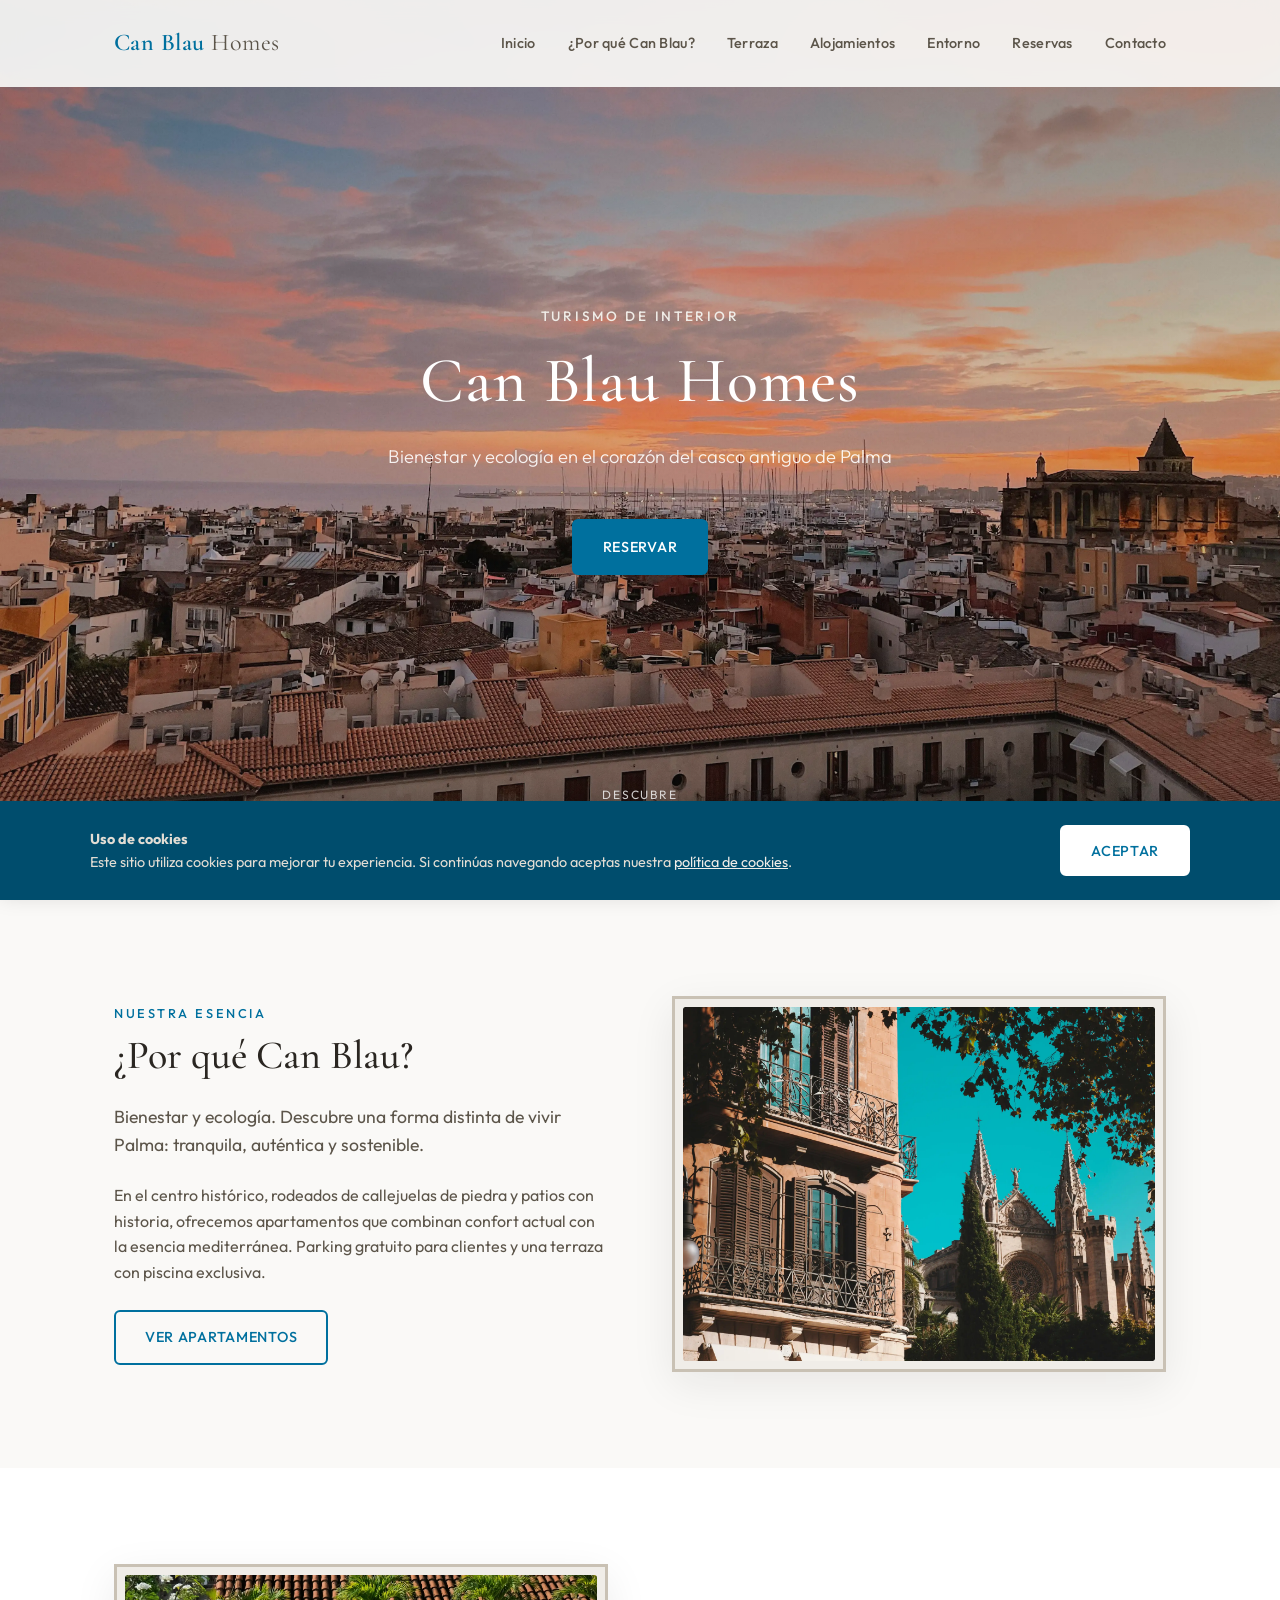
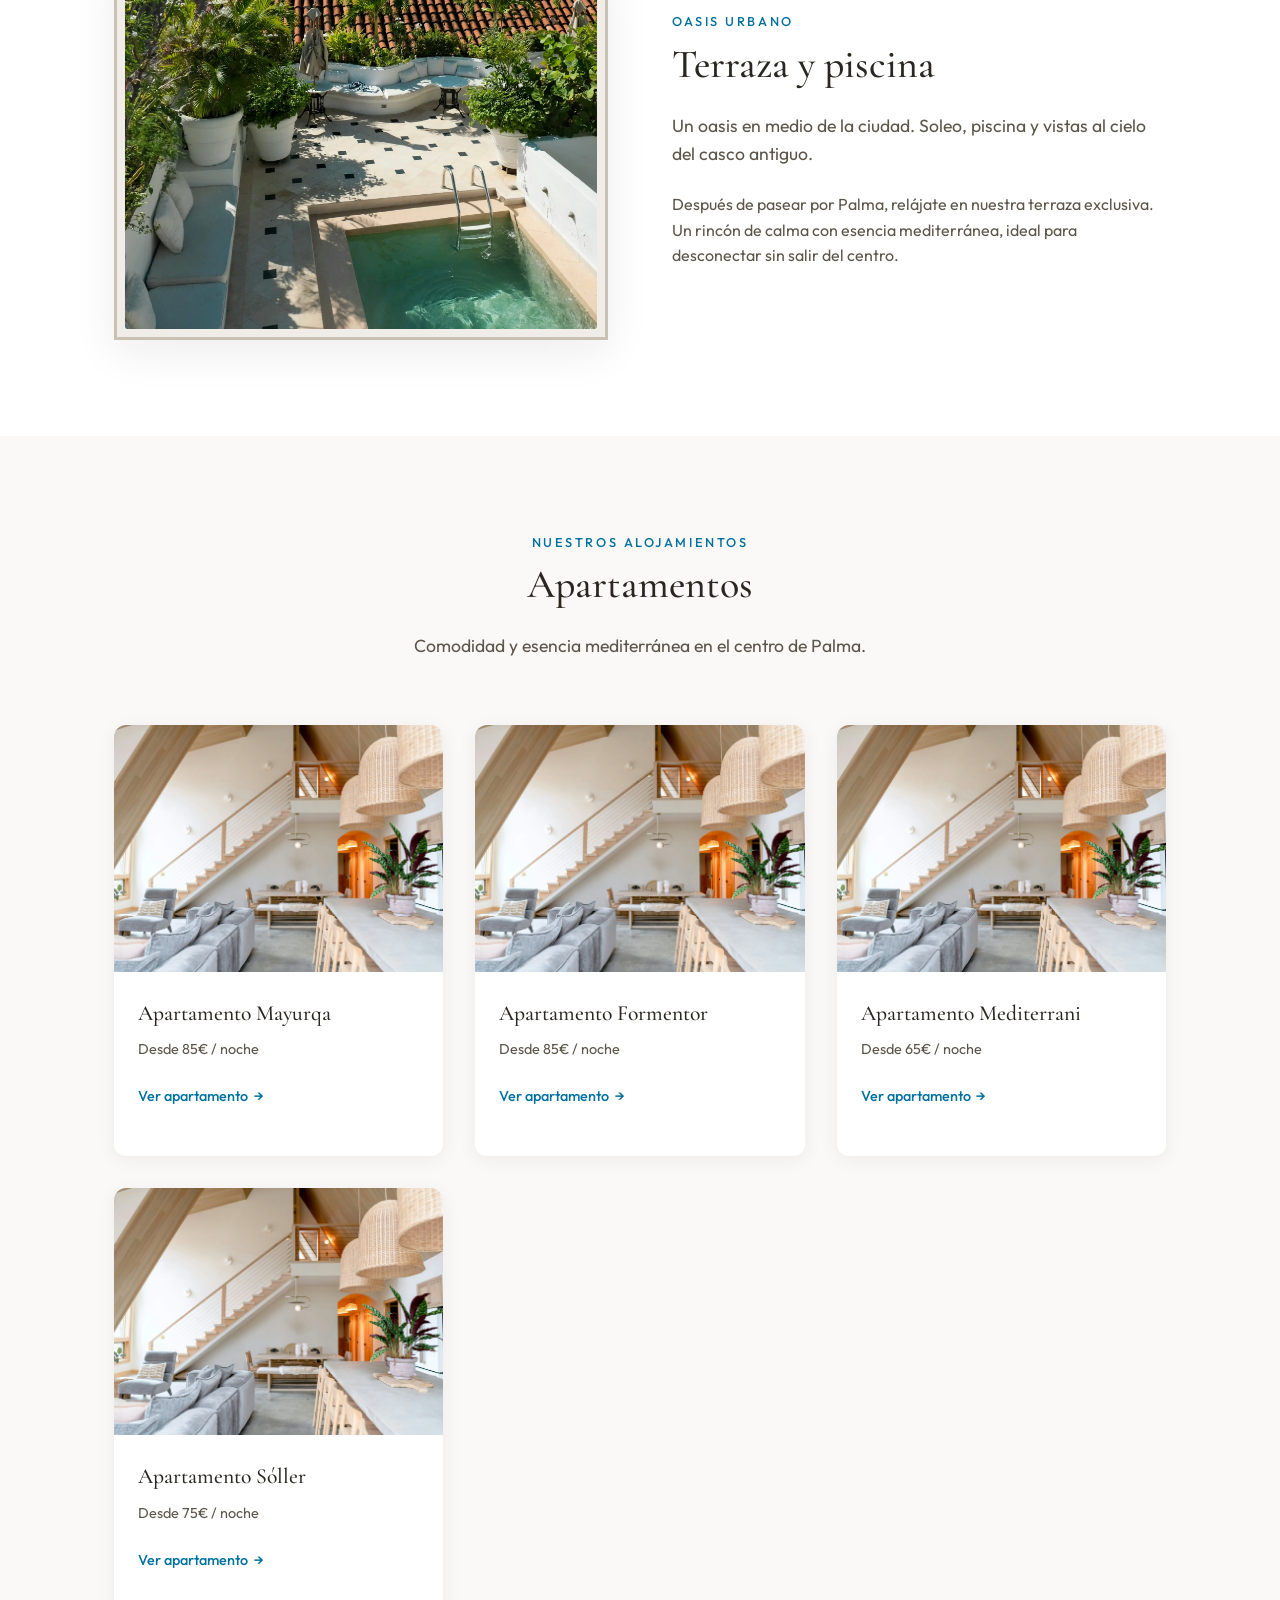
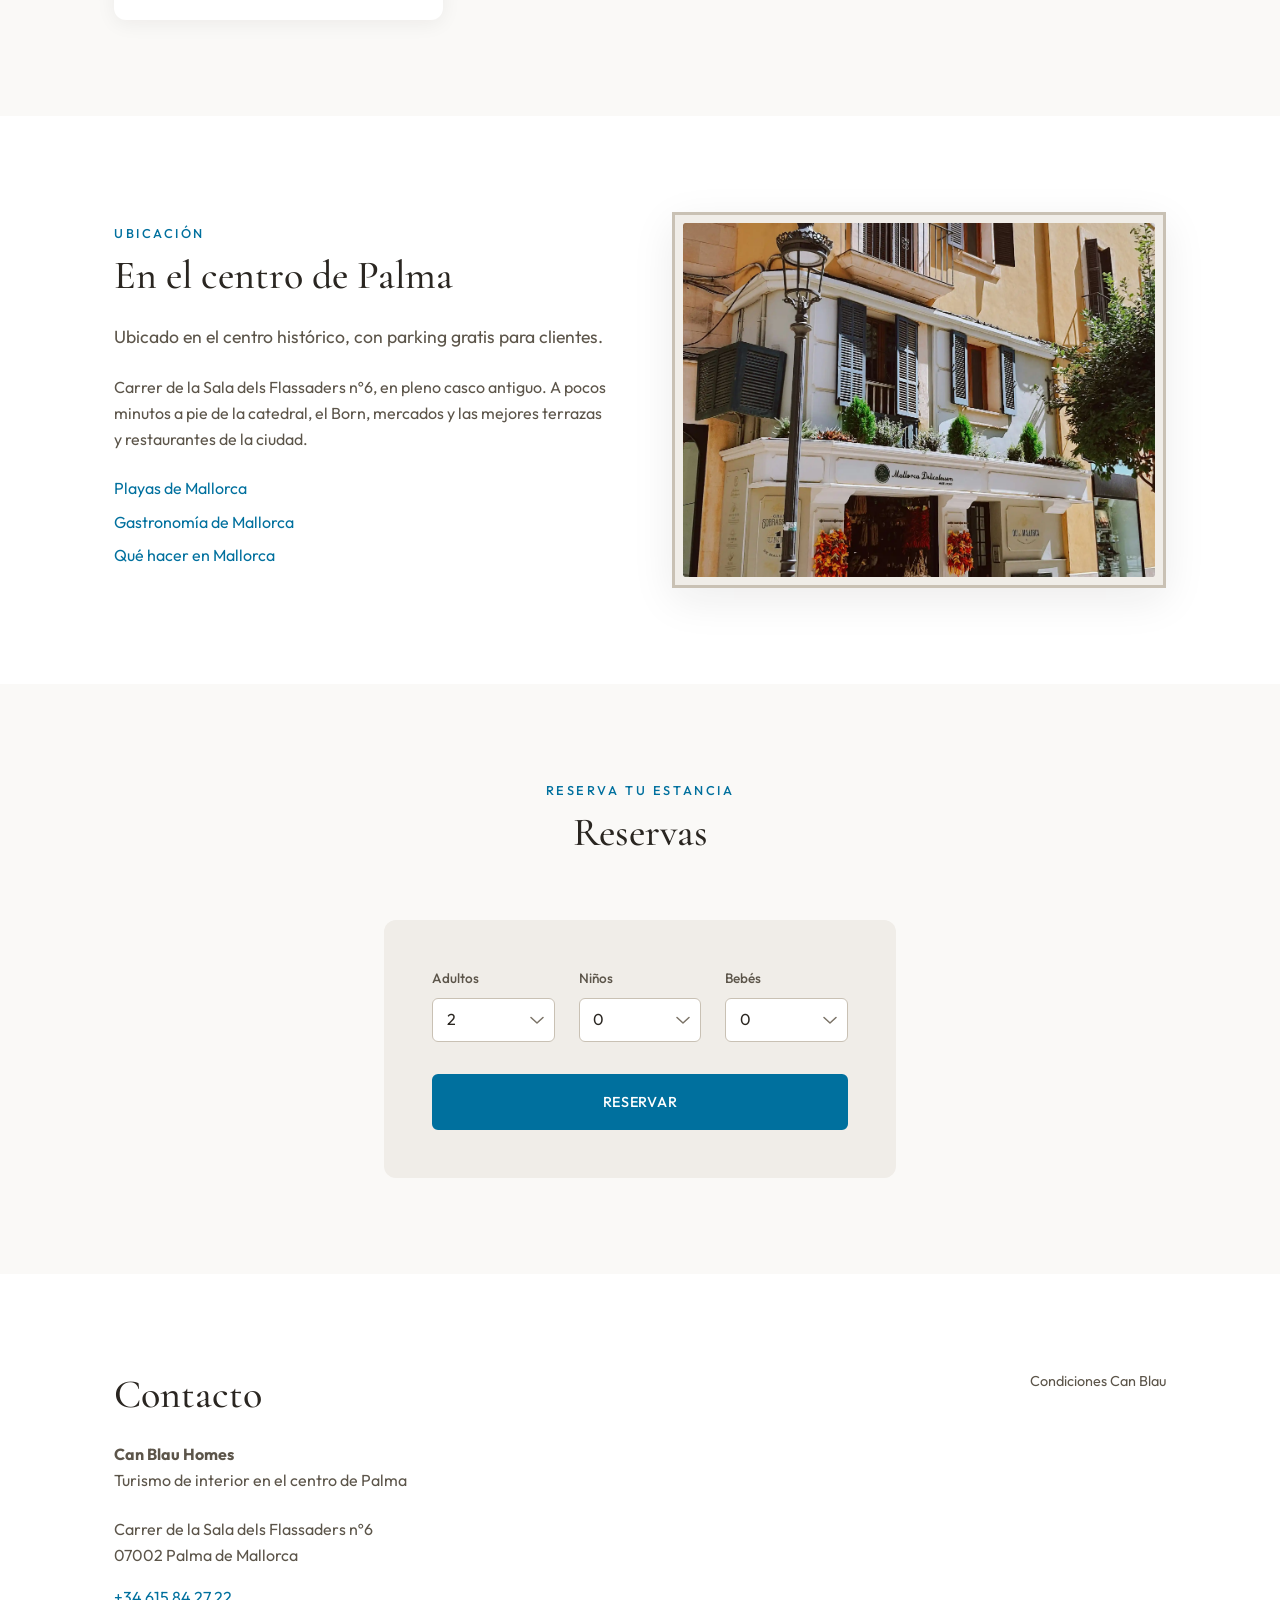
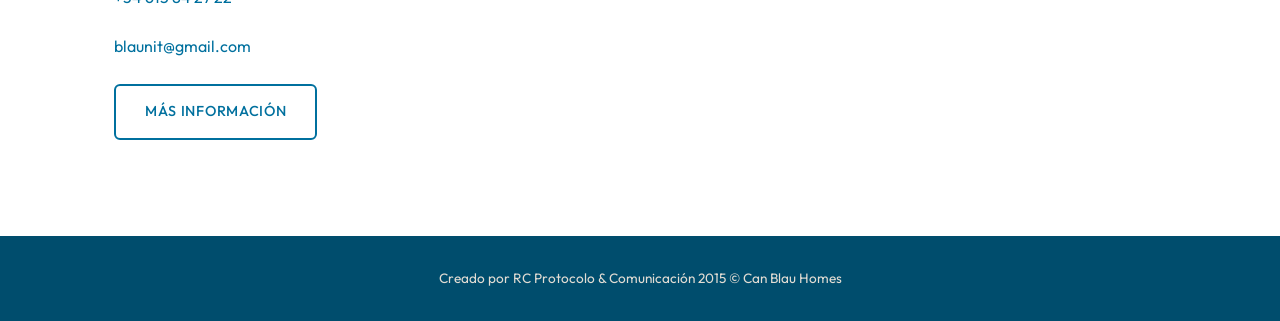
==== commit e1449bb9: "Added webp" ====
--- a/index.html
+++ b/index.html
@@ -65,7 +65,7 @@
           <div class="section-image">
             <div class="frame frame-classic">
               <div class="frame-inner frame-inner--photo">
-                <img src="img/centre.jpg" alt="Calles y ambiente del casco antiguo de Palma" width="800" height="600" loading="lazy" />
+                <img src="img/centre.webp" alt="Calles y ambiente del casco antiguo de Palma" width="800" height="600" loading="lazy" />
               </div>
             </div>
           </div>
@@ -85,7 +85,7 @@
           <div class="section-image">
             <div class="frame frame-classic">
               <div class="frame-inner frame-inner--photo frame-inner--photo-bottom">
-                <img src="img/rooftop.jpg" alt="Terraza y piscina en Can Blau Homes" width="800" height="600" loading="lazy" />
+                <img src="img/rooftop.webp" alt="Terraza y piscina en Can Blau Homes" width="800" height="600" loading="lazy" />
               </div>
             </div>
           </div>
@@ -121,7 +121,7 @@
           <div class="section-image">
             <div class="frame frame-classic">
               <div class="frame-inner frame-inner--photo">
-                <img src="img/centre2.jpg" alt="Palma de Mallorca, centro histórico" width="800" height="600" loading="lazy" />
+                <img src="img/centre2.webp" alt="Palma de Mallorca, centro histórico" width="800" height="600" loading="lazy" />
               </div>
             </div>
           </div>
--- a/styles.css
+++ b/styles.css
@@ -213,7 +213,7 @@
       rgba(26, 24, 21, 0.1) 50%,
       rgba(26, 24, 21, 0.4) 100%
     ),
-    url("img/hero.jpg") center / cover no-repeat;
+    url("img/hero.webp") center / cover no-repeat;
 }
 
 .hero-inner {
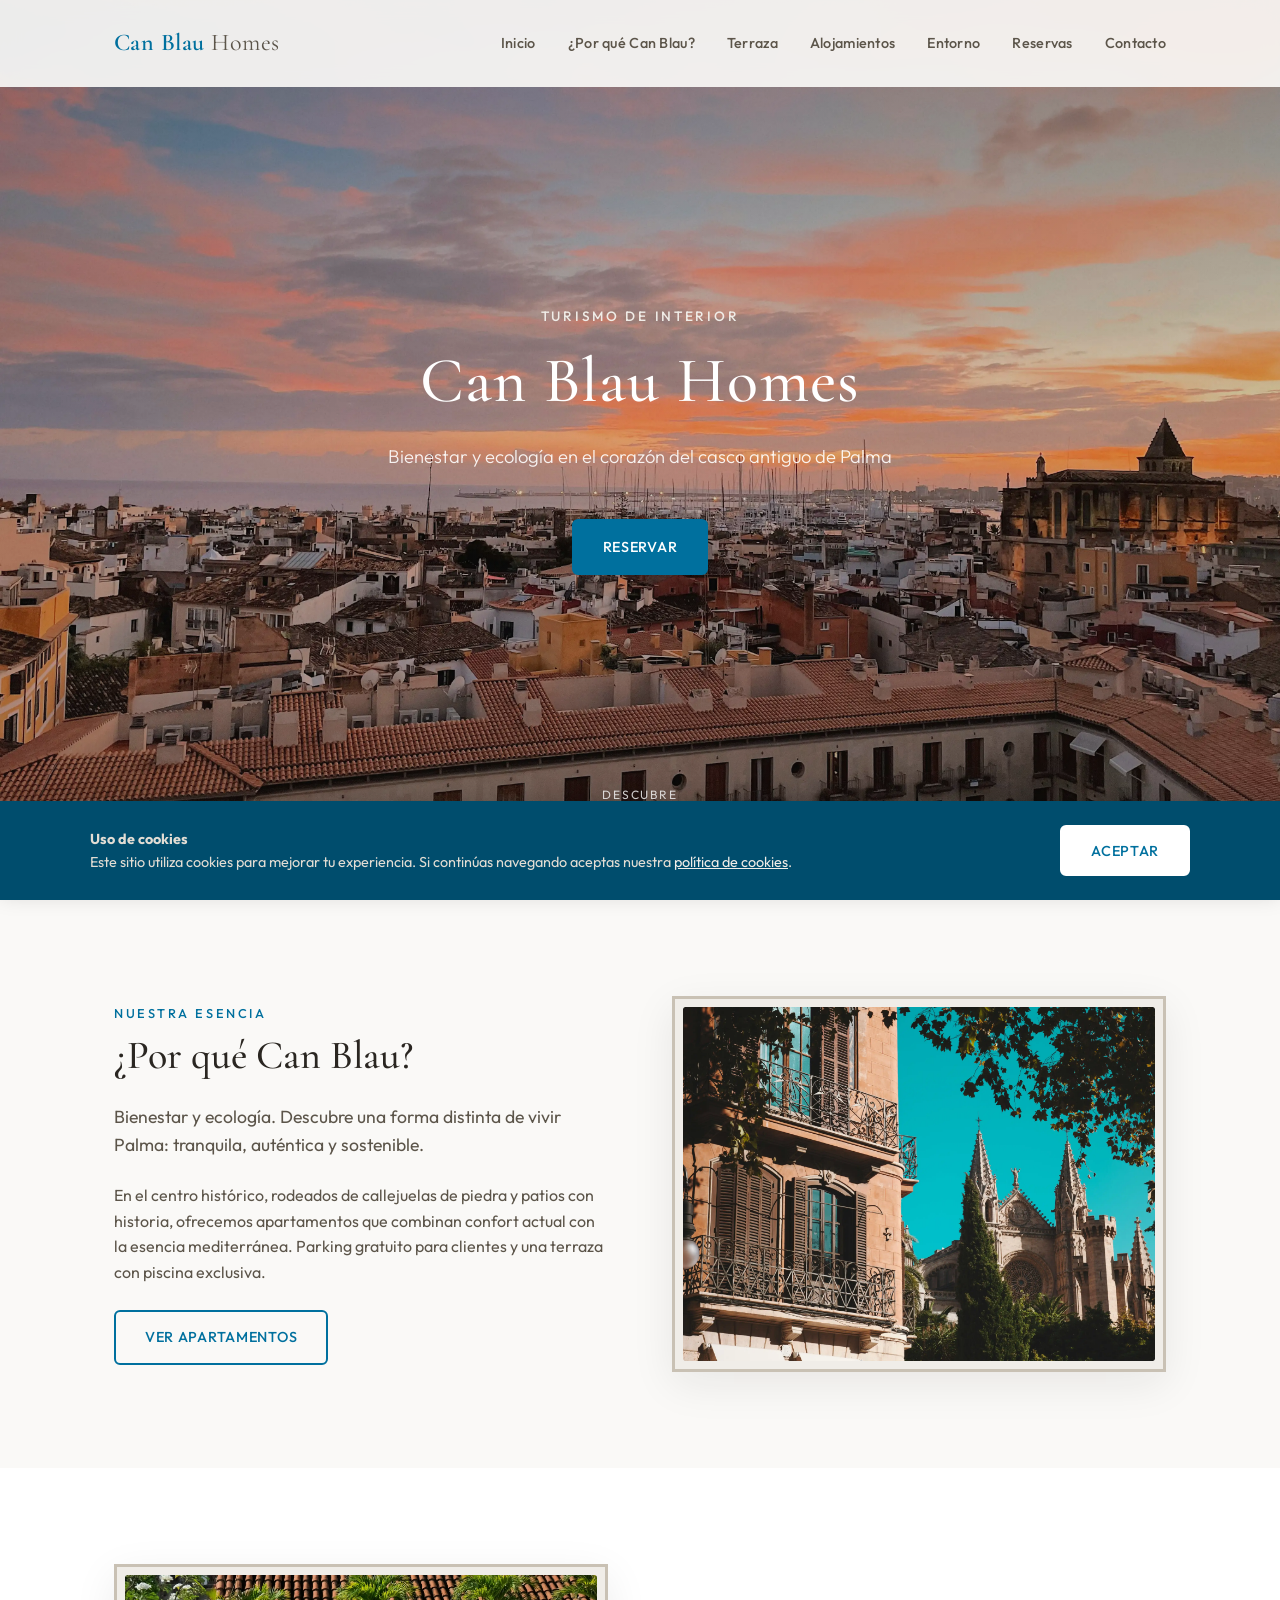
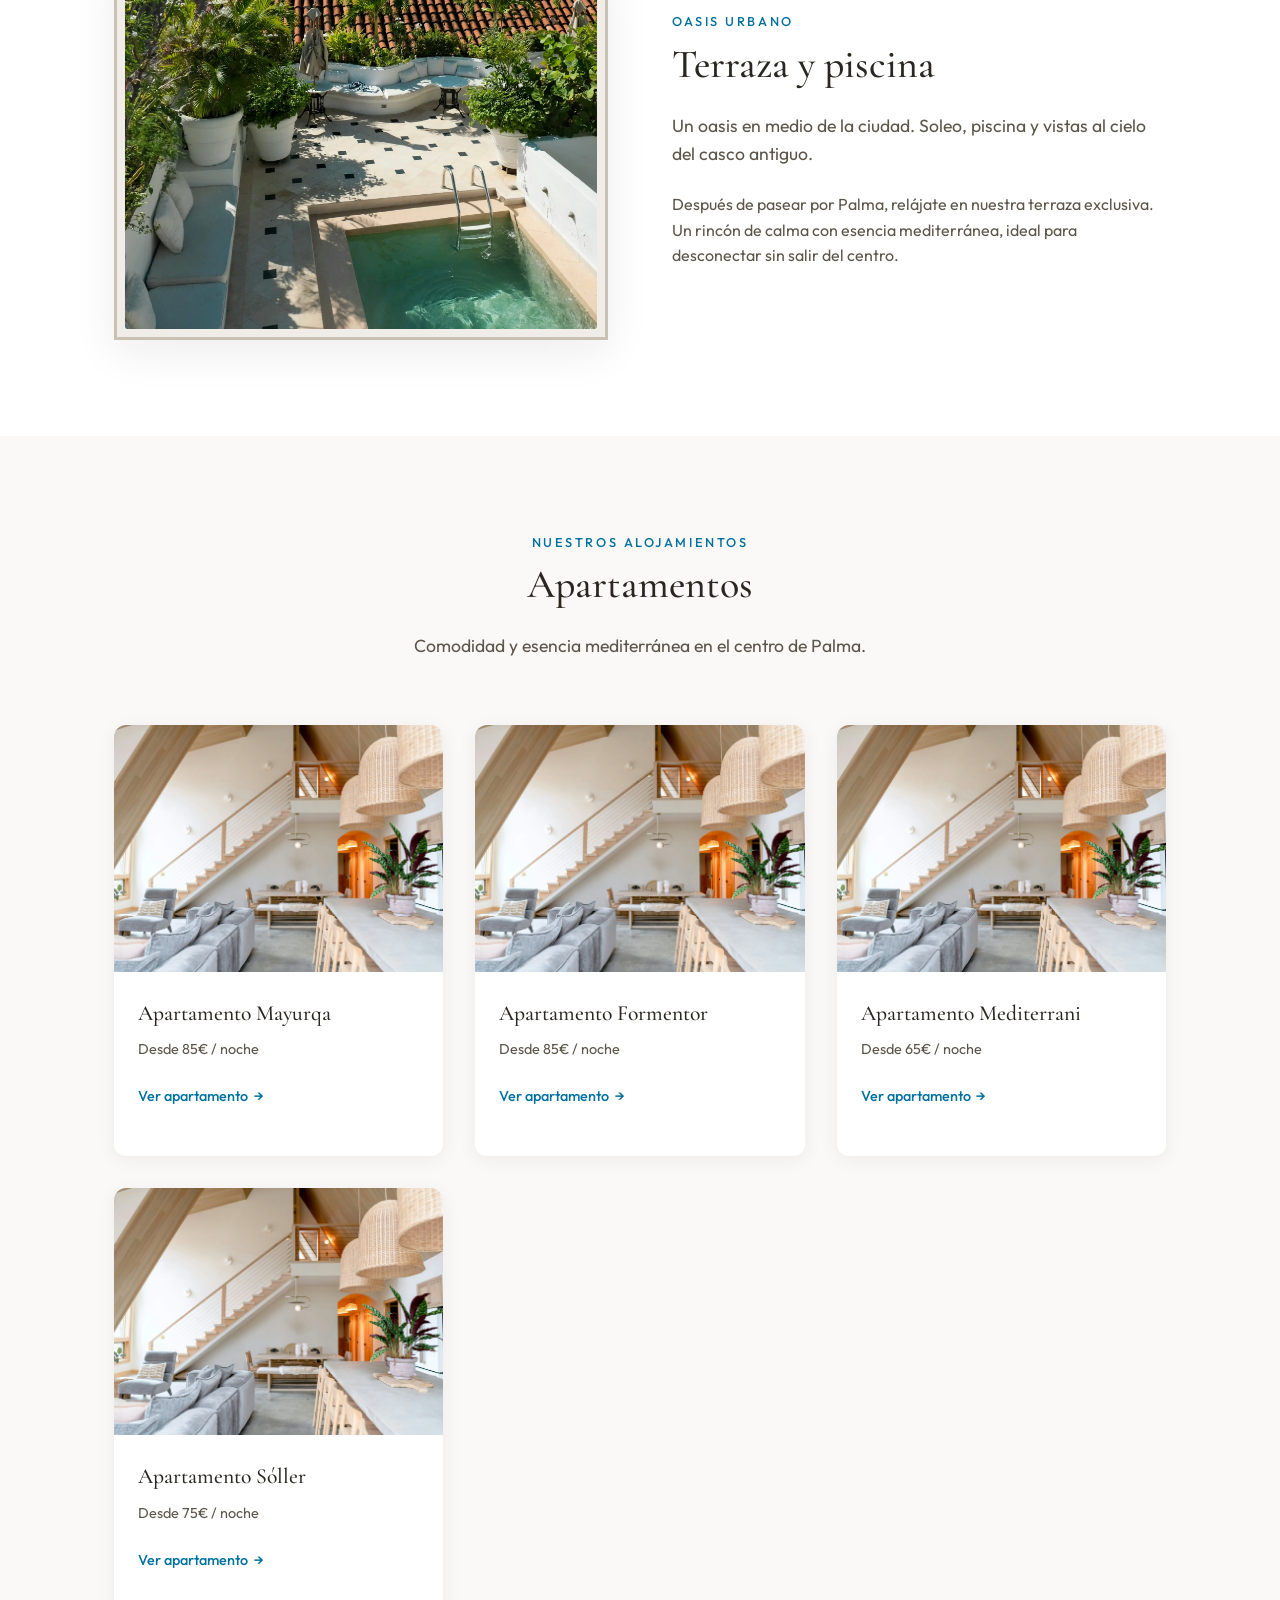
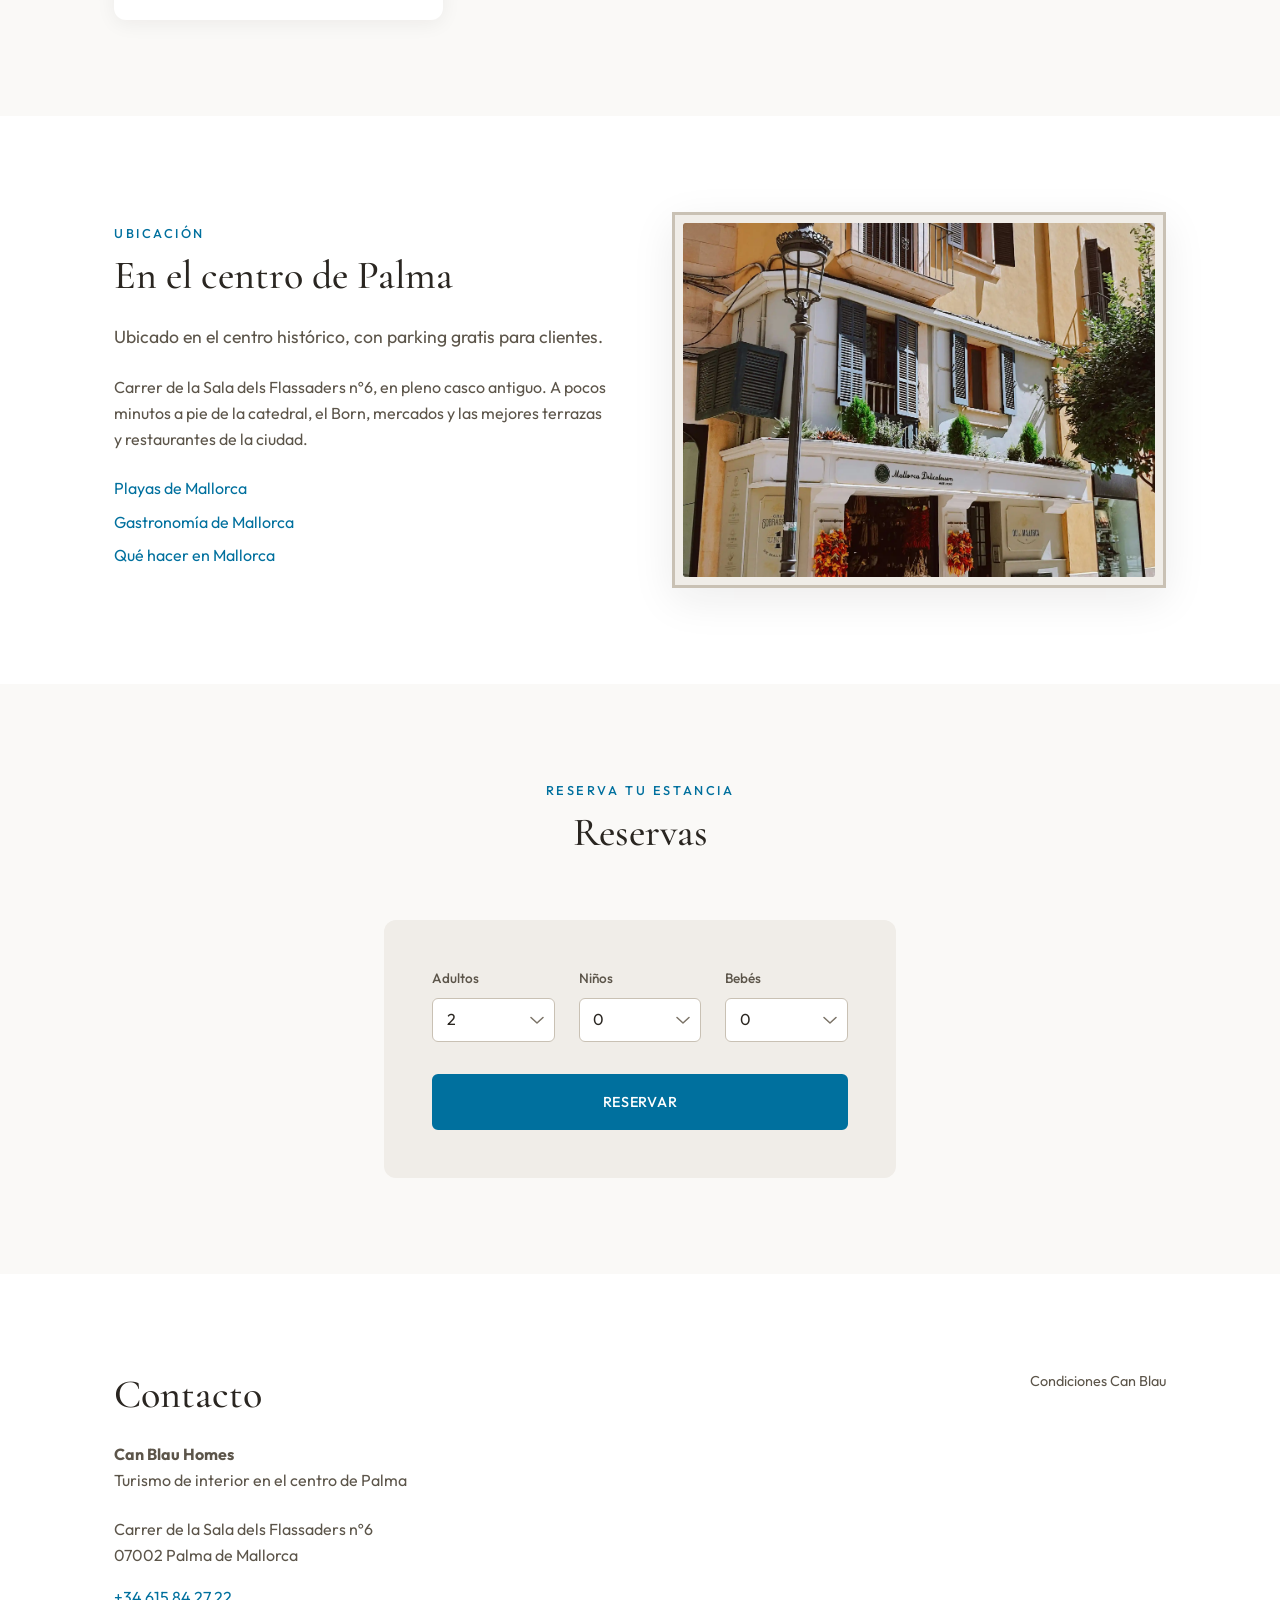
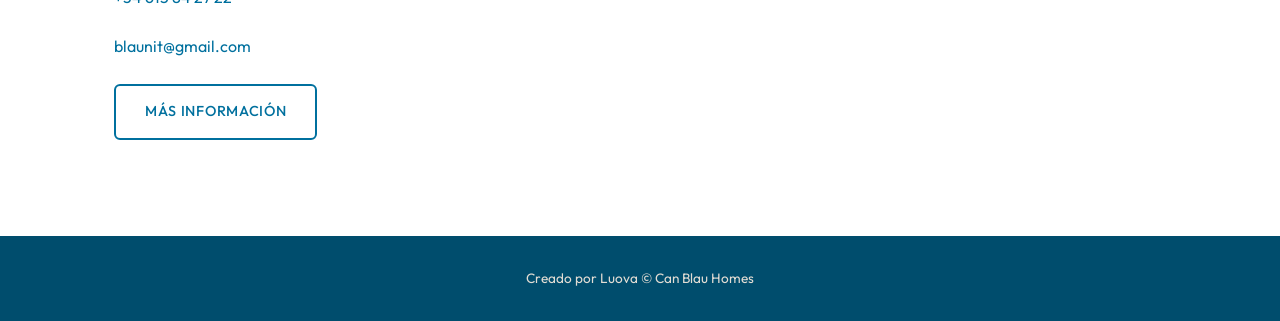
==== commit 64a6a5c4: "Changed to Lueova" ====
--- a/index.html
+++ b/index.html
@@ -1,226 +1,302 @@
-<!DOCTYPE html>
+<!doctype html>
 <html lang="es">
-<head>
-  <meta charset="UTF-8" />
-  <meta name="viewport" content="width=device-width, initial-scale=1.0" />
-  <title>Can Blau Homes – Turismo de interior en el centro de Palma</title>
-  <meta name="description" content="Apartamentos de lujo en el casco antiguo de Palma de Mallorca. Bienestar, ecología y esencia mediterránea." />
-  <link rel="preconnect" href="https://fonts.googleapis.com" />
-  <link rel="preconnect" href="https://fonts.gstatic.com" crossorigin />
-  <link href="https://fonts.googleapis.com/css2?family=Cormorant+Garamond:ital,wght@0,400;0,500;0,600;0,700;1,400&family=Outfit:wght@300;400;500;600&display=swap" rel="stylesheet" />
-  <link rel="stylesheet" href="styles.css" />
-</head>
-<body>
-  <header class="header">
-    <div class="header-inner">
-      <a href="index.html" class="logo">Can Blau <span>Homes</span></a>
-      <button type="button" class="nav-toggle" aria-expanded="false" aria-controls="site-nav" aria-label="Abrir menú">
-        <span></span><span></span><span></span>
-      </button>
-      <nav id="site-nav" class="nav" aria-label="Principal">
-        <ul>
-          <li><a href="#inicio">Inicio</a></li>
-          <li><a href="#porque">¿Por qué Can Blau?</a></li>
-          <li><a href="#terraza">Terraza</a></li>
-          <li><a href="#alojamientos">Alojamientos</a></li>
-          <li><a href="#entorno">Entorno</a></li>
-          <li><a href="#reservas">Reservas</a></li>
-          <li><a href="#contacto">Contacto</a></li>
-        </ul>
-      </nav>
+  <head>
+    <meta charset="UTF-8" />
+    <meta name="viewport" content="width=device-width, initial-scale=1.0" />
+    <title>Can Blau Homes – Turismo de interior en el centro de Palma</title>
+    <meta
+      name="description"
+      content="Apartamentos de lujo en el casco antiguo de Palma de Mallorca. Bienestar, ecología y esencia mediterránea."
+    />
+    <link rel="preconnect" href="https://fonts.googleapis.com" />
+    <link rel="preconnect" href="https://fonts.gstatic.com" crossorigin />
+    <link
+      href="https://fonts.googleapis.com/css2?family=Cormorant+Garamond:ital,wght@0,400;0,500;0,600;0,700;1,400&family=Outfit:wght@300;400;500;600&display=swap"
+      rel="stylesheet"
+    />
+    <link rel="stylesheet" href="styles.css" />
+  </head>
+  <body>
+    <header class="header">
+      <div class="header-inner">
+        <a href="index.html" class="logo">Can Blau <span>Homes</span></a>
+        <button
+          type="button"
+          class="nav-toggle"
+          aria-expanded="false"
+          aria-controls="site-nav"
+          aria-label="Abrir menú"
+        >
+          <span></span><span></span><span></span>
+        </button>
+        <nav id="site-nav" class="nav" aria-label="Principal">
+          <ul>
+            <li><a href="#inicio">Inicio</a></li>
+            <li><a href="#porque">¿Por qué Can Blau?</a></li>
+            <li><a href="#terraza">Terraza</a></li>
+            <li><a href="#alojamientos">Alojamientos</a></li>
+            <li><a href="#entorno">Entorno</a></li>
+            <li><a href="#reservas">Reservas</a></li>
+            <li><a href="#contacto">Contacto</a></li>
+          </ul>
+        </nav>
+      </div>
+    </header>
+
+    <div class="nav-overlay" id="nav-overlay" aria-hidden="true"></div>
+
+    <main>
+      <section id="inicio" class="hero">
+        <div class="hero-bg"></div>
+        <div class="hero-inner">
+          <div class="hero-content">
+            <p class="hero-label">Turismo de interior</p>
+            <h1>Can Blau Homes</h1>
+            <p class="hero-subtitle">
+              Bienestar y ecología en el corazón del casco antiguo de Palma
+            </p>
+          </div>
+        </div>
+        <p class="hero-cta">
+          <a href="#reservas" class="btn btn-primary">Reservar</a>
+        </p>
+        <a
+          href="#porque"
+          class="hero-scroll"
+          aria-label="Descubre la experiencia, ir a ¿Por qué Can Blau?"
+        >
+          <span>Descubre</span>
+          <div class="scroll-line" aria-hidden="true"></div>
+        </a>
+      </section>
+
+      <section id="porque" class="section section-porque">
+        <div class="container">
+          <div class="section-grid">
+            <div class="section-content">
+              <span class="section-label">Nuestra esencia</span>
+              <h2>¿Por qué Can Blau?</h2>
+              <p class="lead">
+                Bienestar y ecología. Descubre una forma distinta de vivir
+                Palma: tranquila, auténtica y sostenible.
+              </p>
+              <p>
+                En el centro histórico, rodeados de callejuelas de piedra y
+                patios con historia, ofrecemos apartamentos que combinan confort
+                actual con la esencia mediterránea. Parking gratuito para
+                clientes y una terraza con piscina exclusiva.
+              </p>
+              <a href="#alojamientos" class="btn btn-outline"
+                >Ver apartamentos</a
+              >
+            </div>
+            <div class="section-image">
+              <div class="frame frame-classic">
+                <div class="frame-inner frame-inner--photo">
+                  <img
+                    src="img/centre.webp"
+                    alt="Calles y ambiente del casco antiguo de Palma"
+                    width="800"
+                    height="600"
+                    loading="lazy"
+                  />
+                </div>
+              </div>
+            </div>
+          </div>
+        </div>
+      </section>
+
+      <section id="terraza" class="section section-terraza">
+        <div class="container">
+          <div class="section-grid section-grid-reverse">
+            <div class="section-content">
+              <span class="section-label">Oasis urbano</span>
+              <h2>Terraza y piscina</h2>
+              <p class="lead">
+                Un oasis en medio de la ciudad. Soleo, piscina y vistas al cielo
+                del casco antiguo.
+              </p>
+              <p>
+                Después de pasear por Palma, relájate en nuestra terraza
+                exclusiva. Un rincón de calma con esencia mediterránea, ideal
+                para desconectar sin salir del centro.
+              </p>
+            </div>
+            <div class="section-image">
+              <div class="frame frame-classic">
+                <div
+                  class="frame-inner frame-inner--photo frame-inner--photo-bottom"
+                >
+                  <img
+                    src="img/rooftop.webp"
+                    alt="Terraza y piscina en Can Blau Homes"
+                    width="800"
+                    height="600"
+                    loading="lazy"
+                  />
+                </div>
+              </div>
+            </div>
+          </div>
+        </div>
+      </section>
+
+      <section id="alojamientos" class="section section-alojamientos">
+        <div class="container">
+          <header class="section-header">
+            <span class="section-label">Nuestros alojamientos</span>
+            <h2>Apartamentos</h2>
+            <p class="lead">
+              Comodidad y esencia mediterránea en el centro de Palma.
+            </p>
+          </header>
+          <div class="apartamentos-grid" id="apartments-catalog"></div>
+        </div>
+      </section>
+
+      <section id="entorno" class="section section-entorno">
+        <div class="container">
+          <div class="section-grid">
+            <div class="section-content">
+              <span class="section-label">Ubicación</span>
+              <h2>En el centro de Palma</h2>
+              <p class="lead">
+                Ubicado en el centro histórico, con parking gratis para
+                clientes.
+              </p>
+              <p>
+                Carrer de la Sala dels Flassaders nº6, en pleno casco antiguo. A
+                pocos minutos a pie de la catedral, el Born, mercados y las
+                mejores terrazas y restaurantes de la ciudad.
+              </p>
+              <ul class="entorno-links">
+                <li><a href="#">Playas de Mallorca</a></li>
+                <li><a href="#">Gastronomía de Mallorca</a></li>
+                <li><a href="#">Qué hacer en Mallorca</a></li>
+              </ul>
+            </div>
+            <div class="section-image">
+              <div class="frame frame-classic">
+                <div class="frame-inner frame-inner--photo">
+                  <img
+                    src="img/centre2.webp"
+                    alt="Palma de Mallorca, centro histórico"
+                    width="800"
+                    height="600"
+                    loading="lazy"
+                  />
+                </div>
+              </div>
+            </div>
+          </div>
+        </div>
+      </section>
+
+      <section id="reservas" class="section section-reservas">
+        <div class="container container-narrow">
+          <header class="section-header">
+            <span class="section-label">Reserva tu estancia</span>
+            <h2>Reservas</h2>
+          </header>
+          <div class="reserva-form-wrap">
+            <div class="reserva-selectors">
+              <div class="selector">
+                <label for="adultos">Adultos</label>
+                <select id="adultos" name="adultos">
+                  <option value="1">1</option>
+                  <option value="2" selected>2</option>
+                  <option value="3">3</option>
+                  <option value="4">4</option>
+                  <option value="5">5</option>
+                  <option value="6">6</option>
+                  <option value="7">7</option>
+                  <option value="8">8</option>
+                  <option value="9">9</option>
+                  <option value="10">10</option>
+                </select>
+              </div>
+              <div class="selector">
+                <label for="ninos">Niños</label>
+                <select id="ninos" name="ninos">
+                  <option value="0" selected>0</option>
+                  <option value="1">1</option>
+                  <option value="2">2</option>
+                  <option value="3">3</option>
+                  <option value="4">4</option>
+                  <option value="5">5</option>
+                  <option value="6">6</option>
+                  <option value="7">7</option>
+                  <option value="8">8</option>
+                  <option value="9">9</option>
+                  <option value="10">10</option>
+                </select>
+              </div>
+              <div class="selector">
+                <label for="bebes">Bebés</label>
+                <select id="bebes" name="bebes">
+                  <option value="0" selected>0</option>
+                  <option value="1">1</option>
+                  <option value="2">2</option>
+                  <option value="3">3</option>
+                  <option value="4">4</option>
+                  <option value="5">5</option>
+                </select>
+              </div>
+            </div>
+            <a
+              href="mailto:blaunit@gmail.com?subject=Reserva%20Can%20Blau%20Homes"
+              class="btn btn-primary btn-block"
+              data-reserva-mailto
+              >Reservar</a
+            >
+          </div>
+        </div>
+      </section>
+
+      <section id="contacto" class="section section-contacto">
+        <div class="container">
+          <div class="contacto-grid">
+            <div class="contacto-info">
+              <h2>Contacto</h2>
+              <p>
+                <strong>Can Blau Homes</strong><br />Turismo de interior en el
+                centro de Palma
+              </p>
+              <address>
+                Carrer de la Sala dels Flassaders nº6<br />
+                07002 Palma de Mallorca
+              </address>
+              <p><a href="tel:+34615842722">+34 615 84 27 22</a></p>
+              <p><a href="mailto:blaunit@gmail.com">blaunit@gmail.com</a></p>
+              <a href="#" class="btn btn-outline">Más información</a>
+            </div>
+            <div class="contacto-legal">
+              <p><a href="#">Condiciones Can Blau</a></p>
+            </div>
+          </div>
+        </div>
+      </section>
+    </main>
+
+    <footer class="footer">
+      <div class="container">
+        <p class="footer-credits">Creado por Luova © Can Blau Homes</p>
+      </div>
+    </footer>
+
+    <div id="cookie-notice" class="cookie-notice">
+      <div class="cookie-inner">
+        <p>
+          <strong>Uso de cookies</strong><br />Este sitio utiliza cookies para
+          mejorar tu experiencia. Si continúas navegando aceptas nuestra
+          <a href="#">política de cookies</a>.
+        </p>
+        <button id="cookie-accept" class="btn btn-primary">Aceptar</button>
+      </div>
     </div>
-  </header>
-
-  <div class="nav-overlay" id="nav-overlay" aria-hidden="true"></div>
-
-  <main>
-    <section id="inicio" class="hero">
-      <div class="hero-bg"></div>
-      <div class="hero-inner">
-        <div class="hero-content">
-          <p class="hero-label">Turismo de interior</p>
-          <h1>Can Blau Homes</h1>
-          <p class="hero-subtitle">Bienestar y ecología en el corazón del casco antiguo de Palma</p>
-        </div>
-      </div>
-      <p class="hero-cta">
-        <a href="#reservas" class="btn btn-primary">Reservar</a>
-      </p>
-      <a href="#porque" class="hero-scroll" aria-label="Descubre la experiencia, ir a ¿Por qué Can Blau?">
-        <span>Descubre</span>
-        <div class="scroll-line" aria-hidden="true"></div>
-      </a>
-    </section>
-
-    <section id="porque" class="section section-porque">
-      <div class="container">
-        <div class="section-grid">
-          <div class="section-content">
-            <span class="section-label">Nuestra esencia</span>
-            <h2>¿Por qué Can Blau?</h2>
-            <p class="lead">Bienestar y ecología. Descubre una forma distinta de vivir Palma: tranquila, auténtica y sostenible.</p>
-            <p>En el centro histórico, rodeados de callejuelas de piedra y patios con historia, ofrecemos apartamentos que combinan confort actual con la esencia mediterránea. Parking gratuito para clientes y una terraza con piscina exclusiva.</p>
-            <a href="#alojamientos" class="btn btn-outline">Ver apartamentos</a>
-          </div>
-          <div class="section-image">
-            <div class="frame frame-classic">
-              <div class="frame-inner frame-inner--photo">
-                <img src="img/centre.webp" alt="Calles y ambiente del casco antiguo de Palma" width="800" height="600" loading="lazy" />
-              </div>
-            </div>
-          </div>
-        </div>
-      </div>
-    </section>
-
-    <section id="terraza" class="section section-terraza">
-      <div class="container">
-        <div class="section-grid section-grid-reverse">
-          <div class="section-content">
-            <span class="section-label">Oasis urbano</span>
-            <h2>Terraza y piscina</h2>
-            <p class="lead">Un oasis en medio de la ciudad. Soleo, piscina y vistas al cielo del casco antiguo.</p>
-            <p>Después de pasear por Palma, relájate en nuestra terraza exclusiva. Un rincón de calma con esencia mediterránea, ideal para desconectar sin salir del centro.</p>
-          </div>
-          <div class="section-image">
-            <div class="frame frame-classic">
-              <div class="frame-inner frame-inner--photo frame-inner--photo-bottom">
-                <img src="img/rooftop.webp" alt="Terraza y piscina en Can Blau Homes" width="800" height="600" loading="lazy" />
-              </div>
-            </div>
-          </div>
-        </div>
-      </div>
-    </section>
-
-    <section id="alojamientos" class="section section-alojamientos">
-      <div class="container">
-        <header class="section-header">
-          <span class="section-label">Nuestros alojamientos</span>
-          <h2>Apartamentos</h2>
-          <p class="lead">Comodidad y esencia mediterránea en el centro de Palma.</p>
-        </header>
-        <div class="apartamentos-grid" id="apartments-catalog"></div>
-      </div>
-    </section>
-
-    <section id="entorno" class="section section-entorno">
-      <div class="container">
-        <div class="section-grid">
-          <div class="section-content">
-            <span class="section-label">Ubicación</span>
-            <h2>En el centro de Palma</h2>
-            <p class="lead">Ubicado en el centro histórico, con parking gratis para clientes.</p>
-            <p>Carrer de la Sala dels Flassaders nº6, en pleno casco antiguo. A pocos minutos a pie de la catedral, el Born, mercados y las mejores terrazas y restaurantes de la ciudad.</p>
-            <ul class="entorno-links">
-              <li><a href="#">Playas de Mallorca</a></li>
-              <li><a href="#">Gastronomía de Mallorca</a></li>
-              <li><a href="#">Qué hacer en Mallorca</a></li>
-            </ul>
-          </div>
-          <div class="section-image">
-            <div class="frame frame-classic">
-              <div class="frame-inner frame-inner--photo">
-                <img src="img/centre2.webp" alt="Palma de Mallorca, centro histórico" width="800" height="600" loading="lazy" />
-              </div>
-            </div>
-          </div>
-        </div>
-      </div>
-    </section>
-
-    <section id="reservas" class="section section-reservas">
-      <div class="container container-narrow">
-        <header class="section-header">
-          <span class="section-label">Reserva tu estancia</span>
-          <h2>Reservas</h2>
-        </header>
-        <div class="reserva-form-wrap">
-          <div class="reserva-selectors">
-            <div class="selector">
-              <label for="adultos">Adultos</label>
-              <select id="adultos" name="adultos">
-                <option value="1">1</option>
-                <option value="2" selected>2</option>
-                <option value="3">3</option>
-                <option value="4">4</option>
-                <option value="5">5</option>
-                <option value="6">6</option>
-                <option value="7">7</option>
-                <option value="8">8</option>
-                <option value="9">9</option>
-                <option value="10">10</option>
-              </select>
-            </div>
-            <div class="selector">
-              <label for="ninos">Niños</label>
-              <select id="ninos" name="ninos">
-                <option value="0" selected>0</option>
-                <option value="1">1</option>
-                <option value="2">2</option>
-                <option value="3">3</option>
-                <option value="4">4</option>
-                <option value="5">5</option>
-                <option value="6">6</option>
-                <option value="7">7</option>
-                <option value="8">8</option>
-                <option value="9">9</option>
-                <option value="10">10</option>
-              </select>
-            </div>
-            <div class="selector">
-              <label for="bebes">Bebés</label>
-              <select id="bebes" name="bebes">
-                <option value="0" selected>0</option>
-                <option value="1">1</option>
-                <option value="2">2</option>
-                <option value="3">3</option>
-                <option value="4">4</option>
-                <option value="5">5</option>
-              </select>
-            </div>
-          </div>
-          <a href="mailto:blaunit@gmail.com?subject=Reserva%20Can%20Blau%20Homes" class="btn btn-primary btn-block" data-reserva-mailto>Reservar</a>
-        </div>
-      </div>
-    </section>
-
-    <section id="contacto" class="section section-contacto">
-      <div class="container">
-        <div class="contacto-grid">
-          <div class="contacto-info">
-            <h2>Contacto</h2>
-            <p><strong>Can Blau Homes</strong><br />Turismo de interior en el centro de Palma</p>
-            <address>
-              Carrer de la Sala dels Flassaders nº6<br />
-              07002 Palma de Mallorca
-            </address>
-            <p><a href="tel:+34615842722">+34 615 84 27 22</a></p>
-            <p><a href="mailto:blaunit@gmail.com">blaunit@gmail.com</a></p>
-            <a href="#" class="btn btn-outline">Más información</a>
-          </div>
-          <div class="contacto-legal">
-            <p><a href="#">Condiciones Can Blau</a></p>
-          </div>
-        </div>
-      </div>
-    </section>
-  </main>
-
-  <footer class="footer">
-    <div class="container">
-      <p class="footer-credits">Creado por RC Protocolo & Comunicación 2015 © Can Blau Homes</p>
-    </div>
-  </footer>
-
-  <div id="cookie-notice" class="cookie-notice">
-    <div class="cookie-inner">
-      <p><strong>Uso de cookies</strong><br />Este sitio utiliza cookies para mejorar tu experiencia. Si continúas navegando aceptas nuestra <a href="#">política de cookies</a>.</p>
-      <button id="cookie-accept" class="btn btn-primary">Aceptar</button>
-    </div>
-  </div>
-
-  <script src="script.js"></script>
-  <script src="home-apartments.js"></script>
-</body>
+
+    <script src="script.js"></script>
+    <script src="home-apartments.js"></script>
+  </body>
 </html>
